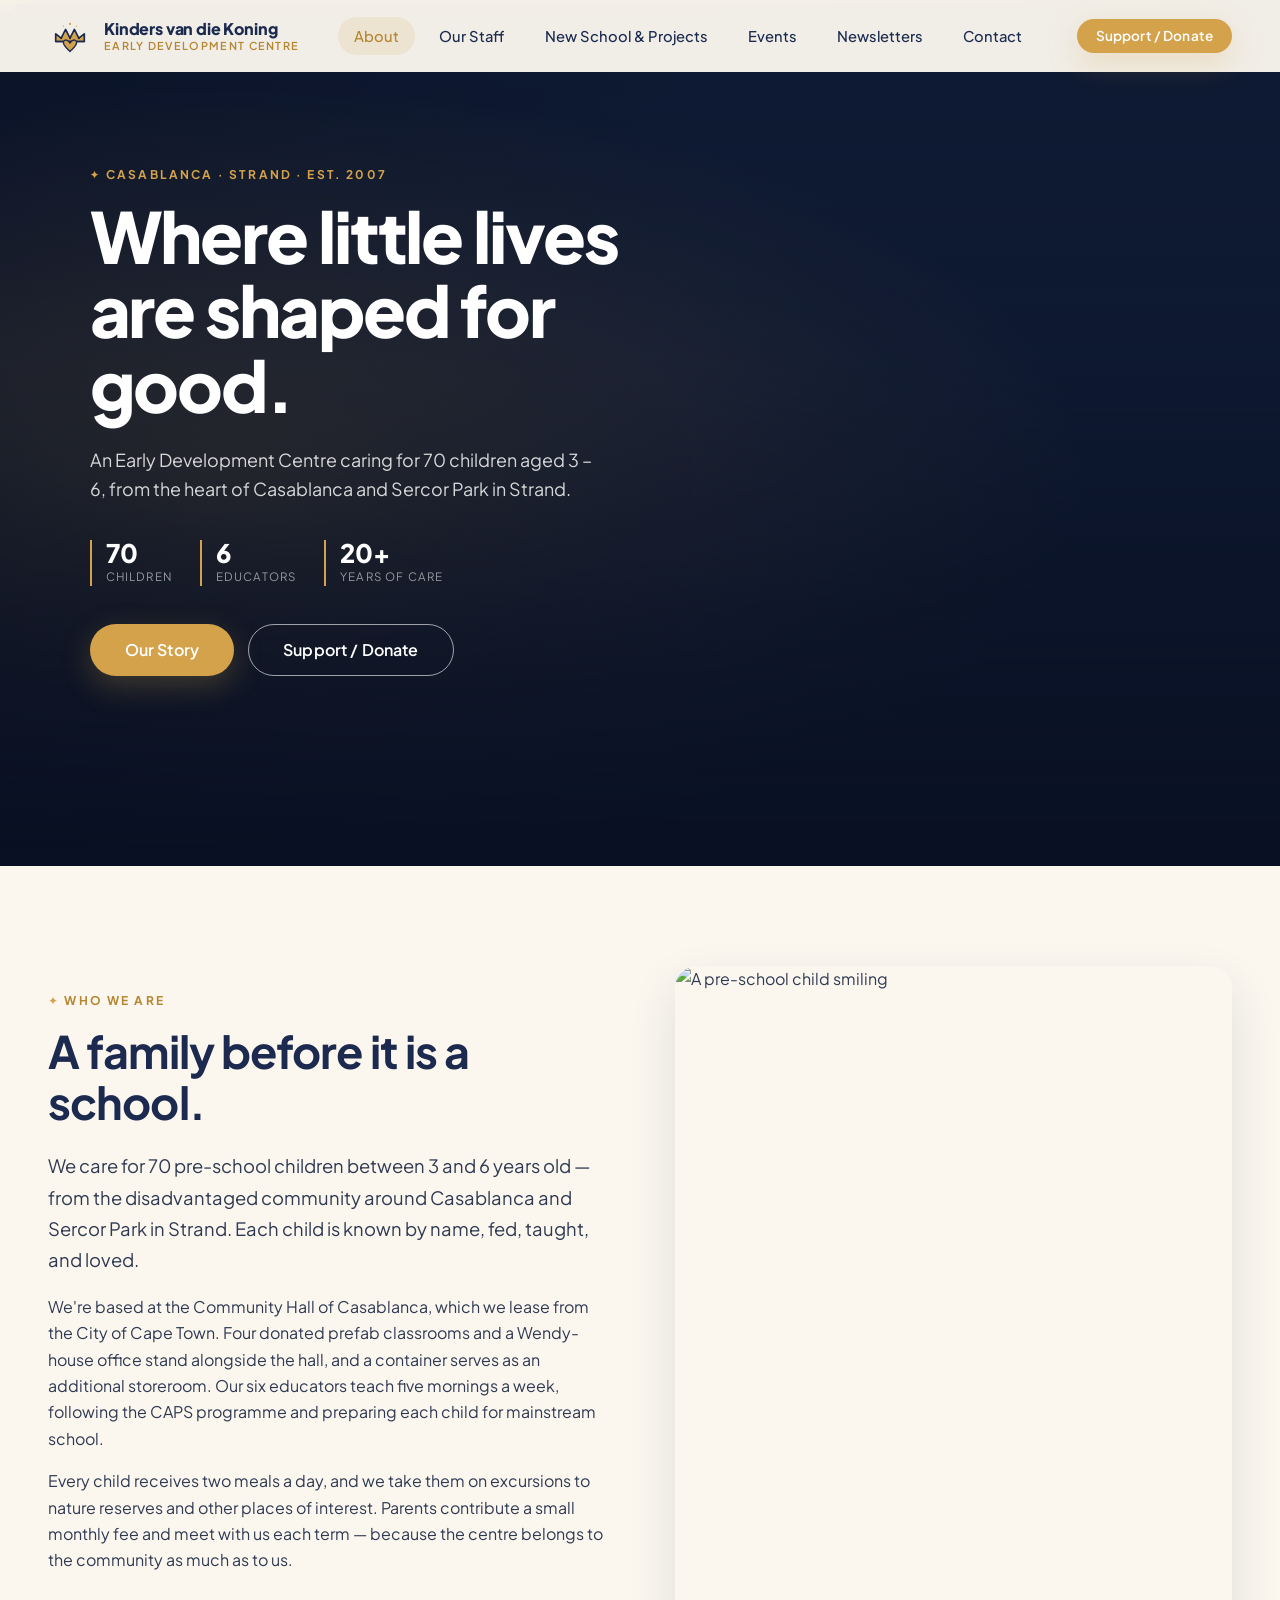
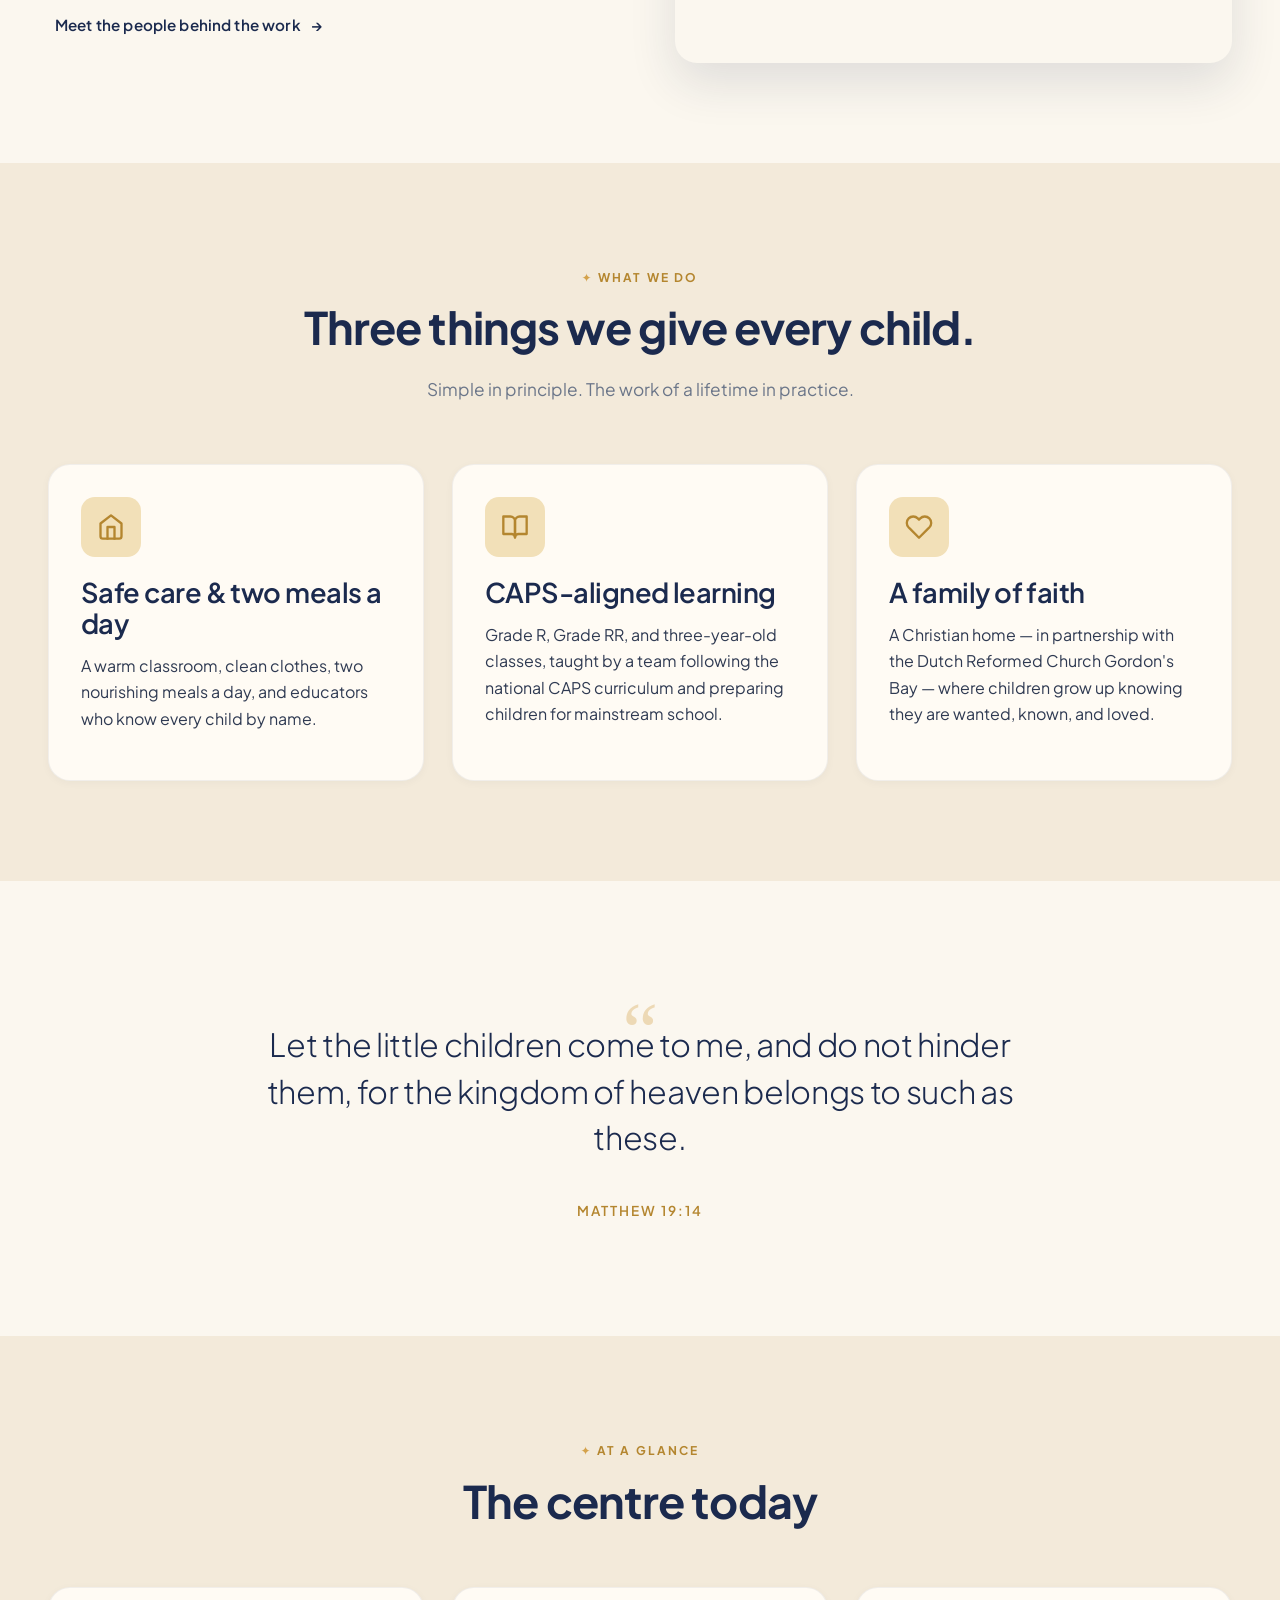
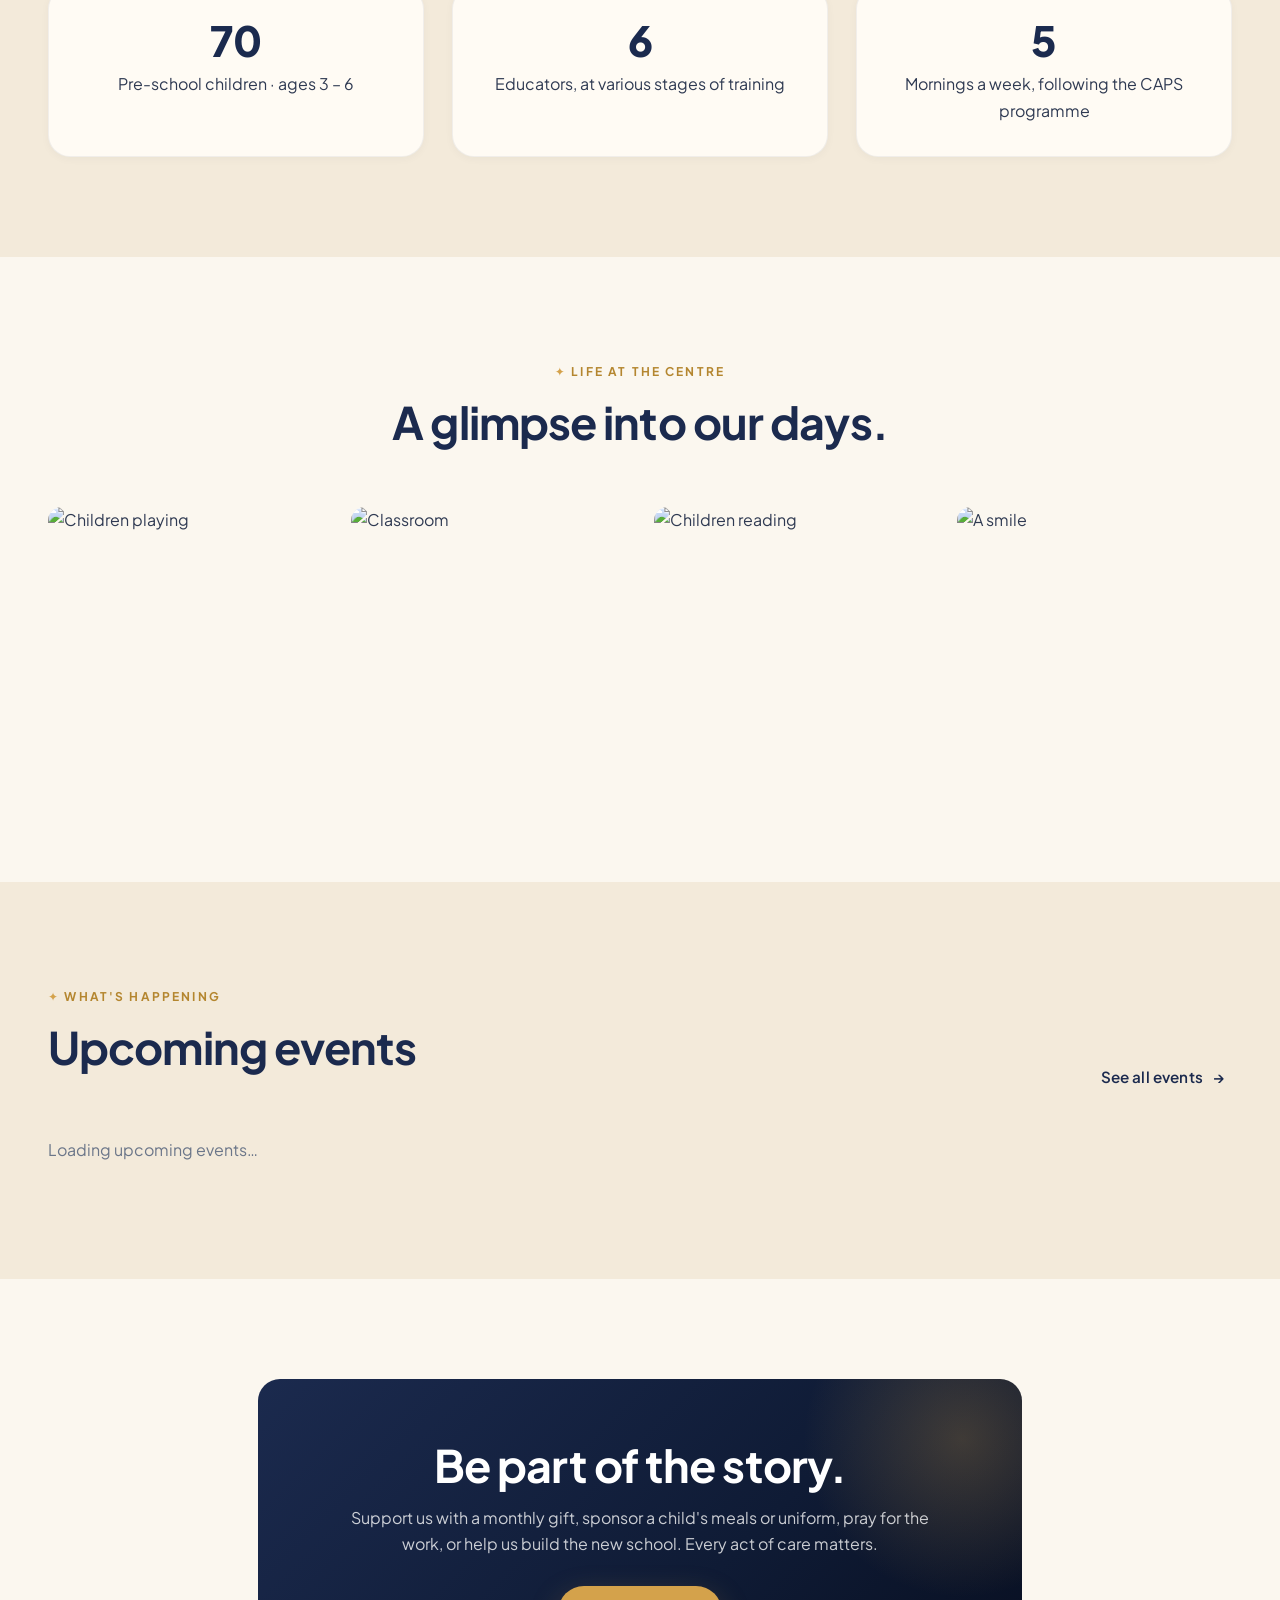
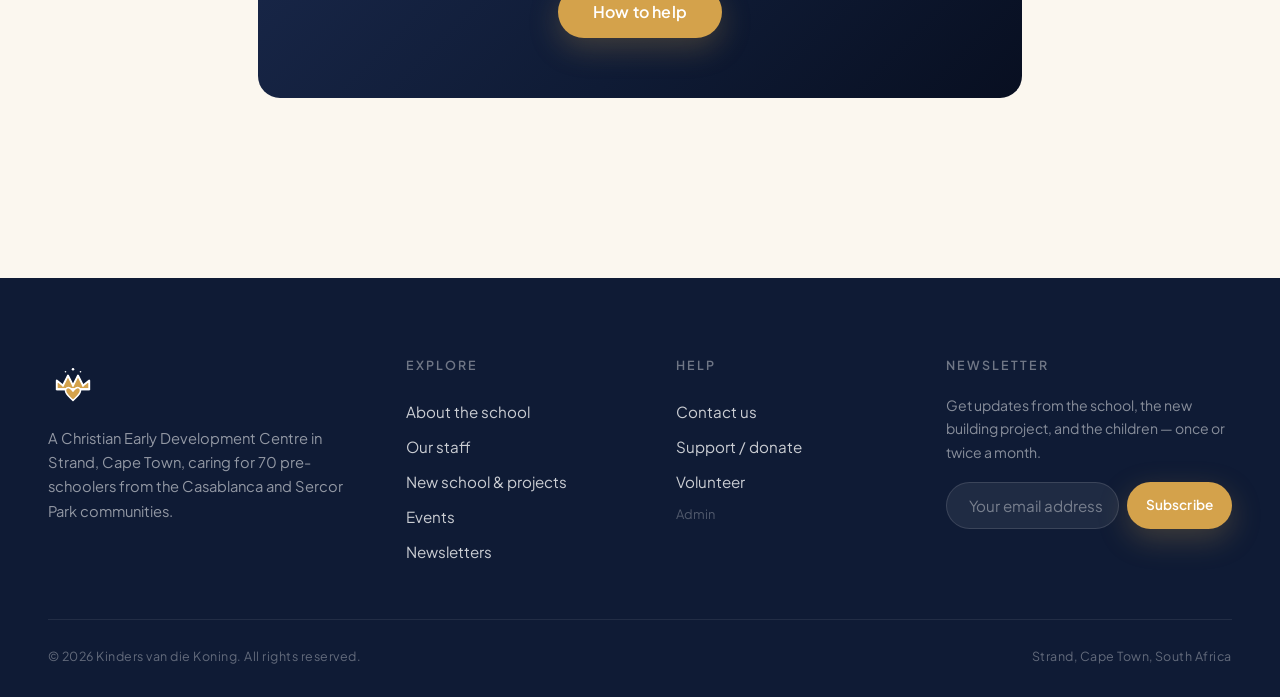
==== index.html @ d70bfcd9 "Initial website upload" ====
<!DOCTYPE html>
<html lang="en">
<head>
  <meta charset="utf-8">
  <meta name="viewport" content="width=device-width, initial-scale=1">
  <title>Kinders van die Koning — Early Development Centre, Strand</title>
  <meta name="description" content="Kinders van die Koning is a Christian Early Development Centre in Casablanca, Strand — caring for 70 pre-school children between the ages of 3 and 6 from the surrounding community.">

  <link rel="icon" type="image/svg+xml" href="/assets/images/logo.svg">
  <link rel="preconnect" href="https://fonts.googleapis.com">
  <link rel="preconnect" href="https://fonts.gstatic.com" crossorigin>
  <link href="https://fonts.googleapis.com/css2?family=Plus+Jakarta+Sans:wght@300;400;500;600;700;800&display=swap" rel="stylesheet">
  <link rel="stylesheet" href="/css/theme.css">

  <script src="https://unpkg.com/@supabase/supabase-js@2"></script>
</head>
<body data-page="home">
  <div id="kftk-navbar"></div>

  <!-- ── HERO ─────────────────────────────────────────────── -->
  <section class="hero" style="align-items:flex-end; justify-content:flex-start; min-height:96vh;">
    <img class="hero-img"
         id="hero-image"
         src="https://images.unsplash.com/photo-1503454537195-1dcabb73ffb9?auto=format&fit=crop&w=1800&q=80"
         alt="Pre-school children learning together"
         style="object-position: center 35%;">
    <div class="hero-overlay"></div>

    <!-- Decorative accent strip at top -->
    <div style="position:absolute; top:0; left:0; right:0; height:4px; background:linear-gradient(90deg, var(--gold) 0%, var(--gold-dark) 50%, transparent 100%); z-index:4; opacity:.85;"></div>

    <div class="hero-inner reveal" style="text-align:left; max-width:760px; padding-bottom:90px; padding-left:clamp(28px, 7vw, 100px);">
      <span class="eyebrow" style="color:var(--gold);">Casablanca · Strand · Est. 2007</span>
      <h1 style="font-size:clamp(2.5rem, 5.5vw, 4.6rem); line-height:1.06; margin-bottom:22px;">Where little lives<br>are shaped for good.</h1>
      <p class="lead" style="max-width:520px; margin:0 0 36px; color:rgba(255,255,255,.82); font-size:1.12rem; line-height:1.65;">
        An Early Development Centre caring for 70 children aged 3 – 6, from the heart of Casablanca and Sercor Park in Strand.
      </p>

      <!-- Stats strip -->
      <div style="display:flex; gap:28px; margin-bottom:38px; flex-wrap:wrap;">
        <div style="border-left:2px solid var(--gold); padding-left:14px;">
          <div style="font-size:1.6rem; font-weight:800; color:#fff; line-height:1;">70</div>
          <div style="font-size:.72rem; color:rgba(255,255,255,.55); text-transform:uppercase; letter-spacing:.1em; margin-top:2px;">Children</div>
        </div>
        <div style="border-left:2px solid var(--gold); padding-left:14px;">
          <div style="font-size:1.6rem; font-weight:800; color:#fff; line-height:1;">6</div>
          <div style="font-size:.72rem; color:rgba(255,255,255,.55); text-transform:uppercase; letter-spacing:.1em; margin-top:2px;">Educators</div>
        </div>
        <div style="border-left:2px solid var(--gold); padding-left:14px;">
          <div style="font-size:1.6rem; font-weight:800; color:#fff; line-height:1;">20+</div>
          <div style="font-size:.72rem; color:rgba(255,255,255,.55); text-transform:uppercase; letter-spacing:.1em; margin-top:2px;">Years of care</div>
        </div>
      </div>

      <div class="hero-cta" style="justify-content:flex-start;">
        <a href="#about" class="btn btn-primary btn-lg">Our Story</a>
        <a href="/contact.html#donate" class="btn btn-outline-light btn-lg">Support / Donate</a>
      </div>
    </div>
  </section>

  <!-- ── ABOUT / OUR STORY ────────────────────────────────── -->
  <section id="about">
    <div class="container">
      <div class="grid grid-2" style="gap:70px; align-items:center;">
        <div class="reveal">
          <span class="eyebrow">Who we are</span>
          <h2>A family before it is a school.</h2>
          <div id="about-body">
            <p class="lead">We care for 70 pre-school children between 3 and 6 years old — from the disadvantaged community around Casablanca and Sercor Park in Strand. Each child is known by name, fed, taught, and loved.</p>
            <p>We're based at the Community Hall of Casablanca, which we lease from the City of Cape Town. Four donated prefab classrooms and a Wendy-house office stand alongside the hall, and a container serves as an additional storeroom. Our six educators teach five mornings a week, following the CAPS programme and preparing each child for mainstream school.</p>
            <p>Every child receives two meals a day, and we take them on excursions to nature reserves and other places of interest. Parents contribute a small monthly fee and meet with us each term — because the centre belongs to the community as much as to us.</p>
          </div>
          <a href="/staff.html" class="btn btn-ghost mt-2">Meet the people behind the work <span class="arrow">→</span></a>
        </div>
        <div class="reveal">
          <img id="about-image"
               src="https://images.unsplash.com/photo-1581726707445-75cbe4efc586?auto=format&fit=crop&w=1200&q=80"
               alt="A pre-school child smiling"
               style="border-radius:var(--radius-lg); box-shadow:var(--shadow-lg); aspect-ratio:4/5; object-fit:cover;">
        </div>
      </div>
    </div>
  </section>

  <!-- ── THREE PILLARS ────────────────────────────────────── -->
  <section class="alt">
    <div class="container">
      <div class="section-head reveal">
        <span class="eyebrow">What we do</span>
        <h2>Three things we give every child.</h2>
        <p>Simple in principle. The work of a lifetime in practice.</p>
      </div>
      <div class="grid grid-3">
        <div class="card reveal">
          <div style="width:60px; height:60px; border-radius:var(--radius); background:var(--gold-soft); color:var(--gold-dark); display:flex; align-items:center; justify-content:center; margin-bottom:20px;">
            <svg width="28" height="28" viewBox="0 0 24 24" fill="none" stroke="currentColor" stroke-width="2" stroke-linecap="round" stroke-linejoin="round"><path d="M3 9l9-7 9 7v11a2 2 0 0 1-2 2H5a2 2 0 0 1-2-2z"/><polyline points="9 22 9 12 15 12 15 22"/></svg>
          </div>
          <h3>Safe care &amp; two meals a day</h3>
          <p>A warm classroom, clean clothes, two nourishing meals a day, and educators who know every child by name.</p>
        </div>
        <div class="card reveal">
          <div style="width:60px; height:60px; border-radius:var(--radius); background:var(--gold-soft); color:var(--gold-dark); display:flex; align-items:center; justify-content:center; margin-bottom:20px;">
            <svg width="28" height="28" viewBox="0 0 24 24" fill="none" stroke="currentColor" stroke-width="2" stroke-linecap="round" stroke-linejoin="round"><path d="M2 3h6a4 4 0 0 1 4 4v14a3 3 0 0 0-3-3H2z"/><path d="M22 3h-6a4 4 0 0 0-4 4v14a3 3 0 0 1 3-3h7z"/></svg>
          </div>
          <h3>CAPS-aligned learning</h3>
          <p>Grade R, Grade RR, and three-year-old classes, taught by a team following the national CAPS curriculum and preparing children for mainstream school.</p>
        </div>
        <div class="card reveal">
          <div style="width:60px; height:60px; border-radius:var(--radius); background:var(--gold-soft); color:var(--gold-dark); display:flex; align-items:center; justify-content:center; margin-bottom:20px;">
            <svg width="28" height="28" viewBox="0 0 24 24" fill="none" stroke="currentColor" stroke-width="2" stroke-linecap="round" stroke-linejoin="round"><path d="M20.84 4.61a5.5 5.5 0 0 0-7.78 0L12 5.67l-1.06-1.06a5.5 5.5 0 0 0-7.78 7.78l1.06 1.06L12 21.23l7.78-7.78 1.06-1.06a5.5 5.5 0 0 0 0-7.78z"/></svg>
          </div>
          <h3>A family of faith</h3>
          <p>A Christian home — in partnership with the Dutch Reformed Church Gordon's Bay — where children grow up knowing they are wanted, known, and loved.</p>
        </div>
      </div>
    </div>
  </section>

  <!-- ── QUOTE ────────────────────────────────────────────── -->
  <section>
    <div class="container">
      <blockquote class="quote-block reveal">
        Let the little children come to me, and do not hinder them, for the kingdom of heaven belongs to such as these.
      </blockquote>
      <p class="quote-attr">Matthew 19:14</p>
    </div>
  </section>

  <!-- ── CURRENT NUMBERS ─────────────────────────────────── -->
  <section class="alt">
    <div class="container">
      <div class="section-head reveal">
        <span class="eyebrow">At a glance</span>
        <h2>The centre today</h2>
      </div>
      <div class="grid grid-3">
        <div class="card reveal" style="text-align:center;">
          <div style="font-size:2.6rem; font-weight:800; color:var(--navy); line-height:1;">70</div>
          <p class="mb-0" style="margin-top:10px;">Pre-school children · ages 3 – 6</p>
        </div>
        <div class="card reveal" style="text-align:center;">
          <div style="font-size:2.6rem; font-weight:800; color:var(--navy); line-height:1;">6</div>
          <p class="mb-0" style="margin-top:10px;">Educators, at various stages of training</p>
        </div>
        <div class="card reveal" style="text-align:center;">
          <div style="font-size:2.6rem; font-weight:800; color:var(--navy); line-height:1;">5</div>
          <p class="mb-0" style="margin-top:10px;">Mornings a week, following the CAPS programme</p>
        </div>
      </div>
    </div>
  </section>

  <!-- ── COVER GALLERY ────────────────────────────────────── -->
  <section>
    <div class="container">
      <div class="section-head reveal">
        <span class="eyebrow">Life at the centre</span>
        <h2>A glimpse into our days.</h2>
      </div>
      <div class="grid grid-auto-260" id="cover-gallery">
        <img src="https://images.unsplash.com/photo-1587654780291-39c9404d746b?auto=format&fit=crop&w=700&q=80" alt="Children playing" style="border-radius:var(--radius); aspect-ratio:1/1; object-fit:cover;">
        <img src="https://images.unsplash.com/photo-1588072432836-e10032774350?auto=format&fit=crop&w=700&q=80" alt="Classroom" style="border-radius:var(--radius); aspect-ratio:1/1; object-fit:cover;">
        <img src="https://images.unsplash.com/photo-1503676260728-1c00da094a0b?auto=format&fit=crop&w=700&q=80" alt="Children reading" style="border-radius:var(--radius); aspect-ratio:1/1; object-fit:cover;">
        <img src="https://images.unsplash.com/photo-1544717305-2782549b5136?auto=format&fit=crop&w=700&q=80" alt="A smile" style="border-radius:var(--radius); aspect-ratio:1/1; object-fit:cover;">
      </div>
    </div>
  </section>

  <!-- ── LATEST EVENTS PREVIEW ────────────────────────────── -->
  <section class="alt">
    <div class="container">
      <div class="section-head-row reveal">
        <div>
          <span class="eyebrow">What's happening</span>
          <h2>Upcoming events</h2>
        </div>
        <a href="/events.html" class="btn btn-ghost">See all events <span class="arrow">→</span></a>
      </div>
      <div id="home-events-list">
        <p class="text-muted">Loading upcoming events…</p>
      </div>
    </div>
  </section>

  <!-- ── CTA / DONATE ─────────────────────────────────────── -->
  <section>
    <div class="container-narrow">
      <div class="cta-block reveal">
        <h2>Be part of the story.</h2>
        <p>Support us with a monthly gift, sponsor a child's meals or uniform, pray for the work, or help us build the new school. Every act of care matters.</p>
        <a href="/contact.html#donate" class="btn btn-primary btn-lg">How to help</a>
      </div>
    </div>
  </section>

  <div id="kftk-footer"></div>

  <!-- ── Scripts ──────────────────────────────────────────── -->
  <script src="/js/config.js"></script>
  <script src="/js/supabase.js"></script>
  <script src="/js/contentful.js"></script>
  <script src="/js/loaders.js"></script>

  <!-- Home-page specific: load hero image from Contentful + latest events -->
  <script>
    (async function () {
      const cf = window.KFTK_cf;
      if (!cf) return;

      // 1. Site Images (single entry holding all hero/cover images)
      try {
        const res = await cf.getEntries("siteImages", { limit: 1 });
        const entry = res.items?.[0];
        if (entry) {
          const f = entry.fields || {};
          const heroUrl  = cf.pickImage(f.homeHeroUrl,  f.homeHero,  res.includes);
          const aboutUrl = cf.pickImage(f.homeAboutUrl, f.homeAbout, res.includes);
          if (heroUrl)  document.getElementById("hero-image").src  = heroUrl;
          if (aboutUrl) document.getElementById("about-image").src = aboutUrl;

          const urls = Array.isArray(f.homeGalleryUrls) ? f.homeGalleryUrls.filter(Boolean) : [];
          const galleryAssets = Array.isArray(f.homeGallery) ? f.homeGallery : [];
          const final = urls.length ? urls : galleryAssets.map(a => cf.assetUrl(a, res.includes)).filter(Boolean);
          if (final.length) {
            const el = document.getElementById("cover-gallery");
            el.innerHTML = final.map(u =>
              `<img src="${u}" alt="" style="border-radius:var(--radius); aspect-ratio:1/1; object-fit:cover;">`
            ).join("");
          }
        }
      } catch (e) { console.warn("Site images load failed", e); }

      // 2. About body override (optional Contentful entry)
      try {
        const res = await cf.getEntries("siteCopy", { "fields.slug": "home-about", limit: 1 });
        const entry = res.items?.[0];
        if (entry?.fields?.body) {
          document.getElementById("about-body").innerHTML = cf.paraHtml(entry.fields.body);
        }
      } catch (e) { /* silent */ }

      // 3. Upcoming events preview (next 3)
      try {
        const res = await cf.getEntries("event", { order: "-fields.startDate", limit: 50 });
        const all = Array.isArray(res?.items) ? res.items : [];
        const now = Date.now();
        const upcoming = all
          .map(x => ({ x, t: new Date(x.fields?.startDate || 0).getTime() || 0 }))
          .filter(i => i.t >= now)
          .sort((a, b) => a.t - b.t)
          .slice(0, 3)
          .map(i => i.x);

        const el = document.getElementById("home-events-list");
        if (!upcoming.length) {
          el.innerHTML = `<p class="text-muted">No upcoming events right now — check back soon.</p>`;
          return;
        }
        el.innerHTML = upcoming.map(item => {
          const f = item.fields || {};
          const b = cf.fmtDateBadge(f.startDate);
          return `
            <a href="/events.html#${encodeURIComponent(f.slug || item.sys.id)}" class="event-card">
              <div class="event-date-badge">
                <span class="day">${b.day || "—"}</span>
                <span class="month">${b.month || ""}</span>
              </div>
              <div class="event-body">
                <h3>${cf.escapeHtml(f.title || "(Untitled event)")}</h3>
                <div class="meta">
                  <span>🕐 ${cf.escapeHtml(f.time || "All day")}</span>
                  <span>📍 ${cf.escapeHtml(f.location || "The centre")}</span>
                </div>
                <p>${cf.escapeHtml((f.summary || "").slice(0, 140))}${(f.summary || "").length > 140 ? "…" : ""}</p>
              </div>
            </a>`;
        }).join("");
      } catch (e) {
        console.warn("Events load failed", e);
      }
    })();
  </script>
</body>
</html>
---- css/theme.css ----
/* ==============================================================
   KINDERS VAN DIE KONING — Design System
   Warm & Hopeful · Plus Jakarta Sans · Ivory / Gold / Navy
   ============================================================== */

:root {
  /* Fonts */
  --font-main: 'Plus Jakarta Sans', system-ui, -apple-system, sans-serif;
  --font-display: 'Plus Jakarta Sans', system-ui, -apple-system, sans-serif;

  /* Palette */
  --bg-cream:       #FBF7EF;   /* page */
  --bg-ivory:       #FFFBF4;   /* cards */
  --bg-warm:        #F3EADA;   /* alt section */

  --gold:           #D4A24B;
  --gold-dark:      #B4862F;
  --gold-soft:      #F2E0B8;

  --navy:           #1B2A4E;
  --navy-dark:      #0F1B35;
  --navy-deep:      #080F21;

  --text-main:      #2F3A52;
  --text-muted:     #6B7689;
  --line:           rgba(27, 42, 78, 0.10);
  --line-soft:      rgba(27, 42, 78, 0.06);

  --shadow-sm:      0 2px 8px rgba(27, 42, 78, 0.04);
  --shadow-md:      0 8px 24px rgba(27, 42, 78, 0.08);
  --shadow-lg:      0 20px 48px rgba(27, 42, 78, 0.12);
  --shadow-gold:    0 10px 30px rgba(212, 162, 75, 0.25);

  --radius-sm:      8px;
  --radius:         14px;
  --radius-lg:      22px;
  --radius-pill:    999px;

  --section-pad:    100px 0;
}

/* ==============================================================
   RESET & BASE
   ============================================================== */
*, *::before, *::after { box-sizing: border-box; }

html { scroll-behavior: smooth; -webkit-text-size-adjust: 100%; }

body {
  margin: 0;
  font-family: var(--font-main);
  font-weight: 400;
  font-size: 16px;
  line-height: 1.65;
  color: var(--text-main);
  background: var(--bg-cream);
  -webkit-font-smoothing: antialiased;
  -moz-osx-font-smoothing: grayscale;
  overflow-x: hidden;
  min-height: 100vh;
  display: flex;
  flex-direction: column;
}

main, #page { flex: 1 0 auto; }

img { max-width: 100%; height: auto; display: block; }

a { color: var(--navy); text-decoration: none; transition: color .2s ease; }
a:hover { color: var(--gold-dark); }

/* ==============================================================
   TYPOGRAPHY
   ============================================================== */
h1, h2, h3, h4, h5, h6 {
  font-family: var(--font-display);
  color: var(--navy);
  margin: 0 0 .5em;
  line-height: 1.15;
  letter-spacing: -0.02em;
  font-weight: 700;
}

h1 { font-size: clamp(2.4rem, 5vw, 4.2rem); font-weight: 800; letter-spacing: -0.03em; }
h2 { font-size: clamp(1.9rem, 3.5vw, 2.8rem); font-weight: 700; }
h3 { font-size: clamp(1.35rem, 2.4vw, 1.7rem); font-weight: 600; }
h4 { font-size: 1.15rem; font-weight: 600; }
h5 { font-size: 1rem; font-weight: 600; }
h6 { font-size: .82rem; font-weight: 600; text-transform: uppercase; letter-spacing: .12em; color: var(--gold-dark); }

p { margin: 0 0 1em; }
.lead { font-size: 1.15rem; line-height: 1.7; color: var(--text-main); }

.eyebrow {
  display: inline-block;
  font-size: .75rem;
  font-weight: 700;
  letter-spacing: .18em;
  text-transform: uppercase;
  color: var(--gold-dark);
  margin-bottom: 14px;
}

.eyebrow::before { content: "✦ "; color: var(--gold); }

.display-serif {
  font-family: var(--font-display);
  font-weight: 300;
  letter-spacing: -0.03em;
}

/* ==============================================================
   LAYOUT
   ============================================================== */
.container {
  width: 100%;
  max-width: 1240px;
  margin: 0 auto;
  padding: 0 28px;
}
.container-narrow { max-width: 820px; margin: 0 auto; padding: 0 28px; }

section { padding: var(--section-pad); position: relative; }
section.alt { background: var(--bg-warm); }
section.dark { background: var(--navy-dark); color: #E8ECF5; }
section.dark h1, section.dark h2, section.dark h3, section.dark h4 { color: #fff; }

.grid { display: grid; gap: 28px; }
.grid-2 { grid-template-columns: repeat(2, 1fr); }
.grid-3 { grid-template-columns: repeat(3, 1fr); }
.grid-4 { grid-template-columns: repeat(4, 1fr); }
.grid-auto-320 { grid-template-columns: repeat(auto-fill, minmax(320px, 1fr)); }
.grid-auto-260 { grid-template-columns: repeat(auto-fill, minmax(260px, 1fr)); }

@media (max-width: 900px) {
  .grid-2, .grid-3, .grid-4 { grid-template-columns: 1fr; }
}

/* ==============================================================
   BUTTONS
   ============================================================== */
.btn {
  display: inline-flex;
  align-items: center;
  justify-content: center;
  gap: 10px;
  font-family: var(--font-main);
  font-size: .95rem;
  font-weight: 600;
  letter-spacing: .01em;
  padding: 14px 28px;
  border-radius: var(--radius-pill);
  border: 1.5px solid transparent;
  cursor: pointer;
  transition: all .25s cubic-bezier(.4,0,.2,1);
  text-decoration: none;
  line-height: 1;
  white-space: nowrap;
}

.btn-primary { background: var(--gold); color: #fff; box-shadow: var(--shadow-gold); }
.btn-primary:hover { background: var(--gold-dark); transform: translateY(-2px); box-shadow: 0 14px 38px rgba(180, 134, 47, 0.3); color: #fff; }

.btn-navy { background: var(--navy); color: #fff; }
.btn-navy:hover { background: var(--navy-dark); transform: translateY(-2px); color: #fff; }

.btn-outline { background: transparent; color: var(--navy); border-color: var(--navy); }
.btn-outline:hover { background: var(--navy); color: #fff; }

.btn-outline-light { background: transparent; color: #fff; border-color: rgba(255,255,255,.6); }
.btn-outline-light:hover { background: #fff; color: var(--navy); border-color: #fff; }

.btn-ghost { background: transparent; color: var(--navy); padding: 10px 6px; }
.btn-ghost:hover { color: var(--gold-dark); }
.btn-ghost .arrow { transition: transform .25s ease; }
.btn-ghost:hover .arrow { transform: translateX(6px); }

.btn-sm { padding: 9px 18px; font-size: .85rem; }
.btn-lg { padding: 17px 34px; font-size: 1rem; }
.btn-block { width: 100%; }

/* ==============================================================
   CARDS
   ============================================================== */
.card {
  background: var(--bg-ivory);
  border-radius: var(--radius-lg);
  padding: 32px;
  box-shadow: var(--shadow-sm);
  border: 1px solid var(--line-soft);
  transition: transform .3s ease, box-shadow .3s ease;
}
.card:hover { transform: translateY(-4px); box-shadow: var(--shadow-md); }

.card-compact { padding: 22px; }
.card-clean { background: #fff; }

/* Feature card with image at top */
.card-media {
  background: var(--bg-ivory);
  border-radius: var(--radius-lg);
  overflow: hidden;
  box-shadow: var(--shadow-sm);
  border: 1px solid var(--line-soft);
  transition: transform .3s ease, box-shadow .3s ease;
  display: flex;
  flex-direction: column;
}
.card-media:hover { transform: translateY(-6px); box-shadow: var(--shadow-md); }
.card-media-img {
  aspect-ratio: 4 / 3;
  background: var(--bg-warm);
  overflow: hidden;
}
.card-media-img img {
  width: 100%;
  height: 100%;
  object-fit: cover;
  transition: transform .6s ease;
}
.card-media:hover .card-media-img img { transform: scale(1.05); }
.card-media-body { padding: 26px 28px 30px; flex: 1; display: flex; flex-direction: column; }
.card-media-body h3 { margin-bottom: 10px; }
.card-media-body p { color: var(--text-muted); margin-bottom: 18px; }
.card-date {
  font-size: .75rem;
  font-weight: 700;
  letter-spacing: .15em;
  text-transform: uppercase;
  color: var(--gold-dark);
  margin-bottom: 10px;
}

/* ==============================================================
   FORMS
   ============================================================== */
.field { margin-bottom: 18px; }
.field label {
  display: block;
  font-size: .8rem;
  font-weight: 600;
  color: var(--navy);
  margin-bottom: 8px;
  letter-spacing: .03em;
  text-transform: uppercase;
}

.input, .textarea, .select {
  width: 100%;
  font-family: var(--font-main);
  font-size: .95rem;
  color: var(--navy-dark);
  background: #fff;
  border: 1.5px solid var(--line);
  border-radius: var(--radius-sm);
  padding: 13px 16px;
  transition: border-color .2s ease, box-shadow .2s ease;
}
.input:focus, .textarea:focus, .select:focus {
  outline: none;
  border-color: var(--gold);
  box-shadow: 0 0 0 3px rgba(212, 162, 75, 0.15);
}
.textarea { min-height: 140px; resize: vertical; }

/* Inline subscribe (footer, hero) */
.subscribe-row {
  display: flex;
  gap: 8px;
  max-width: 460px;
}
.subscribe-row .input { flex: 1; border-radius: var(--radius-pill); padding-left: 22px; }
.subscribe-row .btn { flex-shrink: 0; }

/* Minimal underline form */
.form-clean .input {
  background: transparent;
  border: none;
  border-bottom: 1.5px solid var(--line);
  border-radius: 0;
  padding: 14px 0;
  font-size: 1rem;
}
.form-clean .input:focus {
  border-bottom-color: var(--gold);
  box-shadow: none;
}

/* ==============================================================
   NAVBAR
   ============================================================== */
.site-nav {
  position: fixed;
  top: 0; left: 0; right: 0;
  z-index: 1000;
  padding: 14px 0;
  background: rgba(251, 247, 239, .96);
  backdrop-filter: saturate(180%) blur(14px);
  -webkit-backdrop-filter: saturate(180%) blur(14px);
  box-shadow: 0 1px 0 var(--line-soft);
  transition: padding .25s ease, box-shadow .25s ease;
}
.site-nav.scrolled {
  padding: 8px 0;
  box-shadow: 0 2px 14px rgba(27, 42, 78, .08);
}

.nav-inner {
  display: flex;
  align-items: center;
  justify-content: space-between;
  max-width: 1240px;
  margin: 0 auto;
  padding: 0 28px;
}

.nav-logo { display: flex; align-items: center; gap: 12px; text-decoration: none; }
.nav-logo img, .nav-logo svg { height: 44px; width: auto; display: block; }
.nav-logo-word {
  font-family: var(--font-display);
  font-weight: 800;
  font-size: 1rem;
  letter-spacing: -.01em;
  color: var(--navy);
  line-height: 1.15;
}
.nav-logo-word span { display: block; font-size: .68rem; font-weight: 600; color: var(--gold-dark); letter-spacing: .12em; text-transform: uppercase; margin-top: 2px; }
@media (max-width: 520px) {
  .nav-logo img, .nav-logo svg { height: 38px; }
  .nav-logo-word { font-size: .88rem; }
  .nav-logo-word span { font-size: .6rem; }
}

.nav-links {
  display: flex;
  gap: 8px;
  list-style: none;
  margin: 0;
  padding: 0;
}
.nav-links a {
  font-size: .92rem;
  font-weight: 500;
  color: var(--navy);
  padding: 10px 16px;
  border-radius: var(--radius-pill);
  transition: background .2s ease, color .2s ease;
}
.nav-links a:hover, .nav-links a.active { background: rgba(212, 162, 75, .14); color: var(--gold-dark); }

.nav-cta { display: flex; gap: 12px; align-items: center; }

.nav-toggle {
  display: none;
  background: none;
  border: none;
  padding: 8px;
  cursor: pointer;
  color: var(--navy);
}
.nav-toggle svg { width: 26px; height: 26px; }

/* Mobile panel: hidden entirely on desktop */
.nav-mobile-panel, .nav-backdrop { display: none; }

@media (max-width: 980px) {
  .nav-links, .nav-cta .btn { display: none; }
  .nav-toggle { display: block; }

  .nav-mobile-panel {
    display: block;
    position: fixed;
    top: 0; right: -100%;
    width: 86%;
    max-width: 360px;
    height: 100vh;
    background: var(--bg-ivory);
    z-index: 1100;
    padding: 80px 30px 30px;
    transition: right .35s cubic-bezier(.4,0,.2,1);
    box-shadow: -20px 0 60px rgba(0,0,0,.15);
    overflow-y: auto;
  }
  .nav-mobile-panel.open { right: 0; }
  .nav-mobile-panel .nav-links {
    display: flex;
    flex-direction: column;
    gap: 4px;
    margin-bottom: 16px;
  }
  .nav-mobile-panel .nav-links a { font-size: 1.15rem; padding: 14px 18px; display: block; color: var(--navy); }
  .nav-mobile-panel .btn { margin-top: 10px; width: 100%; display: block; }
  .nav-mobile-close {
    position: absolute; top: 22px; right: 22px;
    background: none; border: none; cursor: pointer;
    color: var(--navy); padding: 8px;
  }
  .nav-backdrop {
    display: block;
    position: fixed; inset: 0;
    background: rgba(15, 27, 53, .45);
    z-index: 1050; opacity: 0; visibility: hidden;
    transition: opacity .3s ease, visibility .3s ease;
  }
  .nav-backdrop.open { opacity: 1; visibility: visible; }
}

/* ==============================================================
   HERO
   ============================================================== */
.hero {
  position: relative;
  min-height: 92vh;
  display: flex;
  align-items: center;
  justify-content: center;
  overflow: hidden;
  padding-top: 100px;
  background: var(--navy-dark);
}
.hero-img, .hero-video {
  position: absolute; inset: 0;
  width: 100%; height: 100%;
  object-fit: cover;
  z-index: 1;
}
.hero-overlay {
  position: absolute; inset: 0;
  background:
    linear-gradient(to top, rgba(8,15,33,.92) 0%, rgba(8,15,33,.62) 30%, rgba(8,15,33,.22) 58%, rgba(8,15,33,.08) 100%),
    radial-gradient(ellipse at 18% 55%, rgba(212,162,75,.20) 0%, transparent 58%),
    linear-gradient(to right, rgba(8,15,33,.55) 0%, transparent 55%);
  z-index: 2;
}
.hero-inner {
  position: relative;
  z-index: 3;
  text-align: center;
  padding: 60px 28px;
  max-width: 860px;
}
.hero-inner .eyebrow { color: var(--gold-soft); }
.hero-inner h1 { color: #fff; margin-bottom: 20px; }
.hero-inner .lead { color: rgba(255,255,255,.88); font-size: 1.2rem; max-width: 620px; margin: 0 auto 38px; }

.hero-cta { display: flex; gap: 14px; justify-content: center; flex-wrap: wrap; }

.hero-short {
  min-height: 55vh;
  padding-top: 140px;
  padding-bottom: 60px;
}
.hero-short .hero-inner .lead { margin-bottom: 10px; }

/* ==============================================================
   SECTION HEADERS
   ============================================================== */
.section-head {
  text-align: center;
  max-width: 720px;
  margin: 0 auto 60px;
}
.section-head p { color: var(--text-muted); font-size: 1.08rem; }

.section-head-row {
  display: flex;
  justify-content: space-between;
  align-items: flex-end;
  flex-wrap: wrap;
  gap: 18px;
  margin-bottom: 42px;
}

/* ==============================================================
   FOOTER
   ============================================================== */
.site-footer {
  background: var(--navy-dark);
  color: rgba(255,255,255,.7);
  padding: 80px 0 30px;
  margin-top: 80px;
}
.site-footer h6 {
  color: rgba(255,255,255,.4);
  font-size: .78rem;
  letter-spacing: .16em;
  margin-bottom: 22px;
}
.site-footer a {
  color: rgba(255,255,255,.78);
  display: block;
  padding: 5px 0;
  font-size: .95rem;
  transition: color .2s ease, transform .2s ease;
}
.site-footer a:hover { color: var(--gold); transform: translateX(4px); }

.footer-grid {
  display: grid;
  grid-template-columns: 1.4fr 1fr 1fr 1.3fr;
  gap: 50px;
  margin-bottom: 50px;
}
@media (max-width: 820px) {
  .footer-grid { grid-template-columns: 1fr 1fr; gap: 38px; }
  .footer-brand { grid-column: 1 / -1; }
}

.footer-brand .footer-logo {
  height: 50px;
  width: auto;
  margin-bottom: 18px;
}
.footer-brand p { color: rgba(255,255,255,.55); max-width: 320px; font-size: .92rem; }

.footer-subscribe input {
  background: rgba(255,255,255,.07);
  border: 1px solid rgba(255,255,255,.12);
  color: #fff;
}
.footer-subscribe input::placeholder { color: rgba(255,255,255,.4); }
.footer-subscribe input:focus { border-color: var(--gold); background: rgba(255,255,255,.1); }

.footer-bottom {
  border-top: 1px solid rgba(255,255,255,.08);
  padding-top: 26px;
  display: flex;
  justify-content: space-between;
  flex-wrap: wrap;
  gap: 14px;
  font-size: .78rem;
  color: rgba(255,255,255,.35);
  letter-spacing: .04em;
}

.social-icons { display: flex; gap: 12px; margin-top: 18px; }
.social-icons a {
  width: 38px; height: 38px;
  display: flex; align-items: center; justify-content: center;
  border-radius: 50%;
  background: rgba(255,255,255,.07);
  padding: 0 !important;
  transition: background .2s ease, transform .2s ease;
}
.social-icons a:hover { background: var(--gold); transform: translateY(-3px); color: var(--navy-dark); }
.social-icons svg { width: 18px; height: 18px; }

/* ==============================================================
   UTILITIES
   ============================================================== */
.text-center { text-align: center; }
.text-muted { color: var(--text-muted); }
.text-gold { color: var(--gold-dark); }
.text-white { color: #fff; }

.mt-0 { margin-top: 0; } .mt-1 { margin-top: 8px; } .mt-2 { margin-top: 16px; }
.mt-3 { margin-top: 24px; } .mt-4 { margin-top: 36px; } .mt-5 { margin-top: 56px; }
.mb-0 { margin-bottom: 0; } .mb-1 { margin-bottom: 8px; } .mb-2 { margin-bottom: 16px; }
.mb-3 { margin-bottom: 24px; } .mb-4 { margin-bottom: 36px; } .mb-5 { margin-bottom: 56px; }

.pill {
  display: inline-block;
  padding: 5px 14px;
  border-radius: var(--radius-pill);
  font-size: .75rem;
  font-weight: 600;
  letter-spacing: .05em;
  background: var(--gold-soft);
  color: var(--gold-dark);
  text-transform: uppercase;
}

.divider {
  height: 1px;
  background: var(--line);
  margin: 60px 0;
}

.anchor-top { position: absolute; top: -80px; visibility: hidden; }

/* ==============================================================
   SCROLL REVEAL
   ============================================================== */
.reveal {
  opacity: 0;
  transform: translateY(28px);
  transition: opacity .7s ease, transform .7s ease;
}
.reveal.in { opacity: 1; transform: translateY(0); }

/* ==============================================================
   TOAST / NOTICE
   ============================================================== */
.notice {
  padding: 14px 18px;
  border-radius: var(--radius);
  font-size: .9rem;
  margin-bottom: 18px;
}
.notice.info { background: rgba(212, 162, 75, .12); color: var(--gold-dark); border: 1px solid var(--gold-soft); }
.notice.success { background: rgba(34, 139, 95, .1); color: #156440; border: 1px solid rgba(34, 139, 95, .25); }
.notice.error { background: rgba(217, 69, 69, .08); color: #9b1c1c; border: 1px solid rgba(217, 69, 69, .22); }

/* ==============================================================
   HERO VARIANTS FOR INNER PAGES
   ============================================================== */
.page-hero {
  position: relative;
  padding: 160px 0 80px;
  background:
    radial-gradient(ellipse at 30% 20%, rgba(212,162,75,.18) 0%, transparent 55%),
    radial-gradient(ellipse at 80% 60%, rgba(27,42,78,.08) 0%, transparent 55%),
    var(--bg-cream);
  text-align: center;
  border-bottom: 1px solid var(--line-soft);
}
.page-hero h1 { margin-bottom: 16px; }
.page-hero p { color: var(--text-muted); max-width: 620px; margin: 0 auto; font-size: 1.1rem; }

/* ==============================================================
   ADMIN
   ============================================================== */
.admin-shell { display: grid; grid-template-columns: 260px 1fr; min-height: 100vh; }
.admin-sidebar {
  background: var(--navy-dark);
  color: rgba(255,255,255,.85);
  padding: 30px 22px;
  display: flex;
  flex-direction: column;
  position: sticky;
  top: 0;
  height: 100vh;
  overflow-y: auto;
}
.admin-sidebar .brand { display: flex; gap: 10px; align-items: center; margin-bottom: 36px; }
.admin-sidebar .brand-text { color: #fff; font-weight: 700; font-size: 1rem; line-height: 1.1; }
.admin-sidebar .brand-text small { display: block; font-size: .68rem; color: var(--gold); letter-spacing: .15em; font-weight: 500; text-transform: uppercase; margin-top: 3px; }
.admin-sidebar nav a {
  display: flex; align-items: center; gap: 10px;
  color: rgba(255,255,255,.7);
  padding: 11px 14px;
  border-radius: var(--radius-sm);
  font-size: .92rem;
  margin-bottom: 4px;
  transition: background .18s ease, color .18s ease;
  cursor: pointer;
}
.admin-sidebar nav a:hover { background: rgba(255,255,255,.06); color: #fff; }
.admin-sidebar nav a.active { background: var(--gold); color: var(--navy-dark); font-weight: 600; }
.admin-sidebar nav { flex: 1 1 auto; }
.admin-sidebar .logout {
  margin-top: 18px;
  padding-top: 18px;
  border-top: 1px solid rgba(255,255,255,.1);
}
.admin-sidebar .logout .btn {
  width: 100%;
  background: var(--gold);
  color: var(--navy-dark);
  border: none;
  padding: 11px 14px;
  border-radius: var(--radius-sm);
  font-weight: 600;
  font-size: .9rem;
  cursor: pointer;
  transition: background .2s ease, transform .1s ease;
}
.admin-sidebar .logout .btn:hover { background: var(--gold-dark); color: #fff; }
.admin-sidebar .logout .btn:active { transform: translateY(1px); }

.admin-main { padding: 40px 48px; background: var(--bg-cream); }
.admin-header {
  display: flex; justify-content: space-between; align-items: center;
  margin-bottom: 30px; padding-bottom: 22px; border-bottom: 1px solid var(--line-soft);
}
.admin-header h2 { margin-bottom: 4px; }
.admin-header p { color: var(--text-muted); margin: 0; font-size: .9rem; }

.admin-panel { display: none; }
.admin-panel.active { display: block; animation: fadeUp .35s ease; }
@keyframes fadeUp { from { opacity: 0; transform: translateY(10px);} to { opacity: 1; transform: translateY(0);} }

.data-table {
  width: 100%;
  border-collapse: collapse;
  background: #fff;
  border-radius: var(--radius);
  overflow: hidden;
  box-shadow: var(--shadow-sm);
}
.data-table th, .data-table td { padding: 14px 18px; text-align: left; border-bottom: 1px solid var(--line-soft); font-size: .92rem; }
.data-table th { background: var(--bg-warm); font-size: .78rem; text-transform: uppercase; letter-spacing: .08em; color: var(--navy); font-weight: 600; }
.data-table tr:last-child td { border-bottom: none; }
.data-table .row-actions { display: flex; gap: 8px; }
.data-table button {
  background: none; border: 1px solid var(--line);
  padding: 6px 12px; border-radius: var(--radius-sm);
  cursor: pointer; font-size: .8rem; color: var(--navy);
  font-family: var(--font-main);
}
.data-table button:hover { background: var(--navy); color: #fff; border-color: var(--navy); }
.data-table button.danger:hover { background: #b02020; border-color: #b02020; }

.stat-grid { display: grid; grid-template-columns: repeat(auto-fill, minmax(200px, 1fr)); gap: 18px; margin-bottom: 32px; }
.stat-card {
  background: #fff;
  padding: 22px;
  border-radius: var(--radius);
  box-shadow: var(--shadow-sm);
  border: 1px solid var(--line-soft);
}
.stat-card .num { font-size: 2.1rem; font-weight: 700; color: var(--navy); line-height: 1; margin-bottom: 4px; }
.stat-card .label { font-size: .78rem; text-transform: uppercase; letter-spacing: .1em; color: var(--gold-dark); font-weight: 600; }

@media (max-width: 860px) {
  .admin-shell { grid-template-columns: 1fr; }
  .admin-sidebar { padding: 20px; position: static; height: auto; }
  .admin-sidebar nav { display: flex; flex-wrap: wrap; gap: 4px; }
  .admin-sidebar nav a { flex: 1; min-width: 120px; }
  .admin-sidebar .logout { margin-top: 20px; }
  .admin-main { padding: 28px 20px; }
}

/* ── ADMIN PHOTO PREVIEWS ──────────────────────────────────── */
.field-photo-preview {
  display: none;
  width: 100%;
  max-height: 160px;
  object-fit: cover;
  border-radius: var(--radius-sm);
  margin-top: 10px;
  border: 1.5px solid var(--line);
  background: var(--bg-warm);
}
.photo-upload-row {
  display: flex;
  align-items: center;
  gap: 10px;
}
.photo-upload-row .btn { flex-shrink: 0; }

/* ── GALLERY UPLOAD SLOTS ─────────────────────────────────── */
.gallery-upload-grid {
  display: grid;
  grid-template-columns: repeat(4, 1fr);
  gap: 12px;
  margin-top: 8px;
}
@media (max-width: 860px) {
  .gallery-upload-grid { grid-template-columns: repeat(2, 1fr); }
}
.gallery-slot {
  aspect-ratio: 1 / 1;
  border: 2px dashed rgba(27,42,78,.18);
  border-radius: var(--radius);
  background: var(--bg-warm);
  display: flex;
  flex-direction: column;
  align-items: center;
  justify-content: center;
  gap: 6px;
  overflow: hidden;
  position: relative;
  transition: border-color .2s ease, background .2s ease;
}
.gallery-slot:hover { border-color: var(--gold); background: var(--gold-soft); }
.gallery-slot.filled { border-style: solid; border-color: var(--line); background: transparent; }
.gallery-slot-img {
  position: absolute;
  inset: 0;
  width: 100%;
  height: 100%;
  object-fit: cover;
  display: none;
}
.gallery-slot.filled .gallery-slot-img { display: block; }
.gallery-slot-placeholder {
  display: flex;
  flex-direction: column;
  align-items: center;
  gap: 5px;
  color: rgba(27,42,78,.28);
  font-size: .7rem;
  font-weight: 600;
  text-align: center;
  padding: 8px;
  pointer-events: none;
  line-height: 1.3;
}
.gallery-slot.filled .gallery-slot-placeholder { display: none; }
.gallery-slot .upload-btn {
  font-size: .75rem;
  padding: 5px 13px;
  position: relative;
  z-index: 2;
  pointer-events: all;
}
.gallery-slot.filled .upload-btn {
  position: absolute;
  bottom: 7px;
  left: 50%;
  transform: translateX(-50%);
  background: rgba(255,255,255,.88);
  color: var(--navy);
  border-color: transparent;
  white-space: nowrap;
  opacity: 0;
  transition: opacity .2s ease;
  backdrop-filter: blur(6px);
}
.gallery-slot.filled:hover .upload-btn { opacity: 1; }

/* ── DISPLAY ORDER FIELD ──────────────────────────────────── */
.display-order-wrap {
  display: flex;
  align-items: center;
  gap: 8px;
}
.display-order-wrap .input { width: 90px; text-align: center; }
.display-order-hint {
  font-size: .78rem;
  color: var(--text-muted);
  margin-top: 5px;
}

/* ==============================================================
   MISC PAGE PIECES
   ============================================================== */

/* Staff grid */
.staff-card {
  text-align: center;
  background: var(--bg-ivory);
  border-radius: var(--radius-lg);
  padding: 32px 24px;
  border: 1px solid var(--line-soft);
  transition: transform .3s ease, box-shadow .3s ease;
}
.staff-card:hover { transform: translateY(-4px); box-shadow: var(--shadow-md); }
.staff-avatar {
  width: 150px; height: 150px;
  border-radius: 50%;
  margin: 0 auto 20px;
  overflow: hidden;
  background: var(--bg-warm);
  border: 4px solid #fff;
  box-shadow: 0 8px 22px rgba(27,42,78,.12);
}
.staff-avatar img { width: 100%; height: 100%; object-fit: cover; }
.staff-name { font-size: 1.15rem; font-weight: 700; color: var(--navy); margin-bottom: 4px; }
.staff-role {
  font-size: .78rem;
  text-transform: uppercase;
  letter-spacing: .1em;
  color: var(--gold-dark);
  font-weight: 600;
  margin-bottom: 14px;
}
.staff-bio { font-size: .92rem; color: var(--text-muted); line-height: 1.6; }

/* Event card */
.event-card {
  display: flex;
  gap: 24px;
  background: var(--bg-ivory);
  border-radius: var(--radius-lg);
  padding: 24px;
  border: 1px solid var(--line-soft);
  transition: box-shadow .3s ease, transform .3s ease;
  margin-bottom: 18px;
}
.event-card:hover { box-shadow: var(--shadow-md); transform: translateX(4px); }
.event-date-badge {
  flex-shrink: 0;
  width: 88px;
  background: var(--gold-soft);
  color: var(--gold-dark);
  border-radius: var(--radius);
  display: flex;
  flex-direction: column;
  justify-content: center;
  align-items: center;
  padding: 14px 6px;
  text-align: center;
}
.event-date-badge .day { font-size: 2rem; font-weight: 800; line-height: 1; color: var(--navy); }
.event-date-badge .month { font-size: .72rem; font-weight: 700; text-transform: uppercase; letter-spacing: .1em; margin-top: 4px; }
.event-body { flex: 1; }
.event-body h3 { margin-bottom: 6px; font-size: 1.2rem; }
.event-body .meta { font-size: .82rem; color: var(--text-muted); margin-bottom: 10px; }
.event-body .meta span { margin-right: 18px; }
@media (max-width: 600px) {
  .event-card { flex-direction: column; gap: 16px; }
  .event-date-badge { width: auto; flex-direction: row; justify-content: flex-start; gap: 12px; padding: 10px 16px; }
}

/* Progress timeline */
.timeline { position: relative; padding-left: 40px; }
.timeline::before {
  content: "";
  position: absolute;
  top: 8px; bottom: 8px; left: 12px;
  width: 2px;
  background: linear-gradient(to bottom, var(--gold) 0%, var(--gold-soft) 100%);
}
.timeline-item { position: relative; margin-bottom: 44px; }
.timeline-item::before {
  content: "";
  position: absolute;
  left: -34px; top: 6px;
  width: 14px; height: 14px; border-radius: 50%;
  background: var(--gold);
  border: 3px solid var(--bg-cream);
  box-shadow: 0 0 0 2px var(--gold);
}
.timeline-date {
  font-size: .78rem; font-weight: 700; text-transform: uppercase;
  letter-spacing: .1em; color: var(--gold-dark); margin-bottom: 6px;
}
.timeline-item h3 { font-size: 1.25rem; margin-bottom: 8px; }
.timeline-item p { color: var(--text-muted); margin-bottom: 14px; }
.timeline-img { border-radius: var(--radius); overflow: hidden; max-width: 540px; box-shadow: var(--shadow-sm); }
.timeline-img img { width: 100%; display: block; }

/* Newsletter list */
.newsletter-card {
  display: flex;
  align-items: center;
  gap: 22px;
  padding: 22px 26px;
  background: var(--bg-ivory);
  border-radius: var(--radius);
  border: 1px solid var(--line-soft);
  margin-bottom: 14px;
  transition: box-shadow .2s ease, transform .2s ease;
}
.newsletter-card:hover { box-shadow: var(--shadow-md); transform: translateX(4px); }
.newsletter-icon {
  width: 54px; height: 54px;
  border-radius: var(--radius-sm);
  background: var(--gold-soft);
  color: var(--gold-dark);
  display: flex; align-items: center; justify-content: center;
  flex-shrink: 0;
  font-weight: 800;
}
.newsletter-meta { flex: 1; }
.newsletter-meta h4 { margin-bottom: 4px; font-size: 1.05rem; }
.newsletter-meta .date { font-size: .8rem; color: var(--text-muted); }

/* Quote block */
.quote-block {
  font-family: var(--font-display);
  font-weight: 300;
  font-size: clamp(1.4rem, 3vw, 2rem);
  line-height: 1.45;
  color: var(--navy);
  text-align: center;
  max-width: 820px;
  margin: 0 auto;
  padding: 40px 0;
  position: relative;
  letter-spacing: -.01em;
}
.quote-block::before {
  content: "\201C";
  font-family: Georgia, serif;
  font-size: 5rem;
  color: var(--gold);
  line-height: .5;
  position: absolute;
  top: 30px; left: 50%;
  transform: translateX(-50%);
  opacity: .35;
}
.quote-block + .quote-attr {
  text-align: center;
  font-size: .85rem;
  text-transform: uppercase;
  letter-spacing: .15em;
  color: var(--gold-dark);
  font-weight: 600;
}

/* Donate / CTA block */
.cta-block {
  background: linear-gradient(135deg, var(--navy) 0%, var(--navy-dark) 60%, var(--navy-deep) 100%);
  color: #fff;
  border-radius: var(--radius-lg);
  padding: 60px 50px;
  text-align: center;
  position: relative;
  overflow: hidden;
}
.cta-block::before {
  content: "";
  position: absolute;
  top: -100px; right: -100px;
  width: 320px; height: 320px;
  border-radius: 50%;
  background: radial-gradient(circle, rgba(212,162,75,.25), transparent 70%);
}
.cta-block h2 { color: #fff; margin-bottom: 14px; position: relative; }
.cta-block p { color: rgba(255,255,255,.78); max-width: 620px; margin: 0 auto 28px; position: relative; }
.cta-block .btn { position: relative; }

/* Responsive page hero */
@media (max-width: 680px) {
  .page-hero { padding: 130px 0 60px; }
  section { padding: 70px 0; }
  .site-footer { padding: 60px 0 26px; }
  .card { padding: 24px; }
}
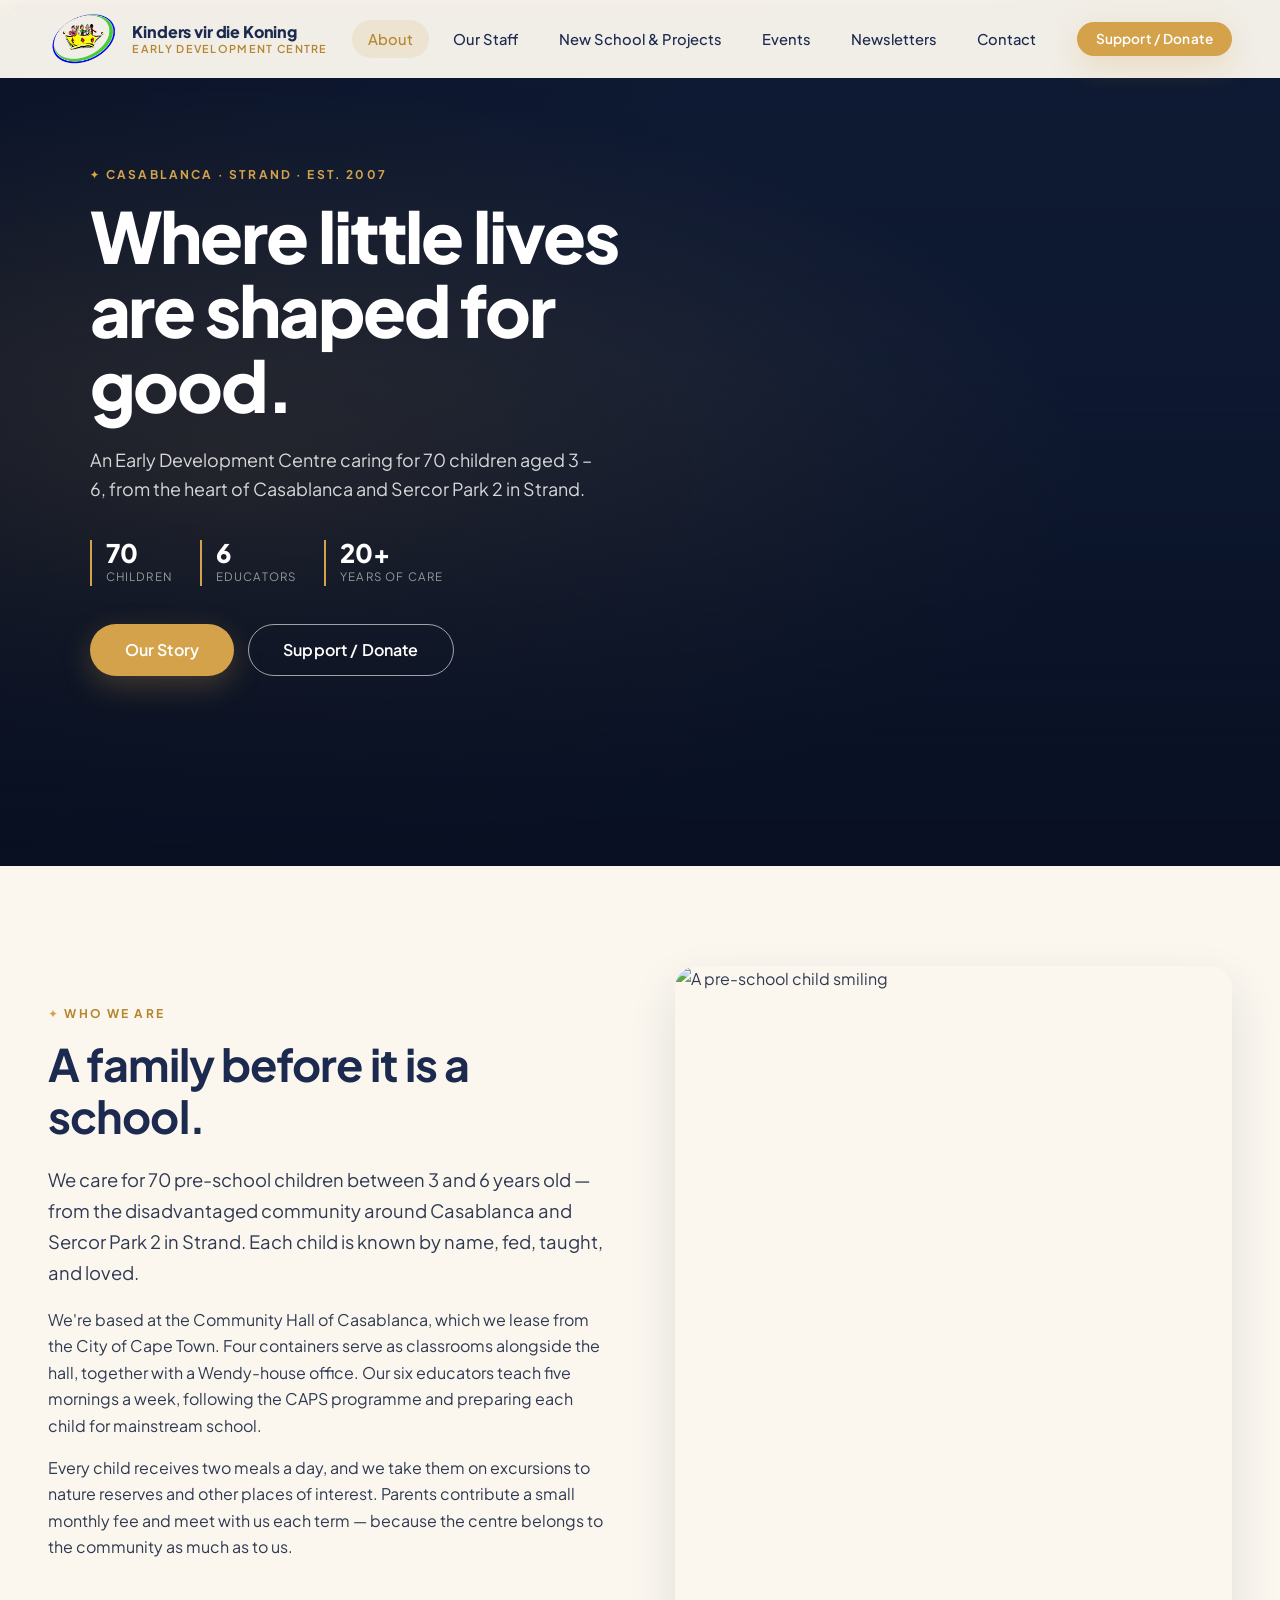
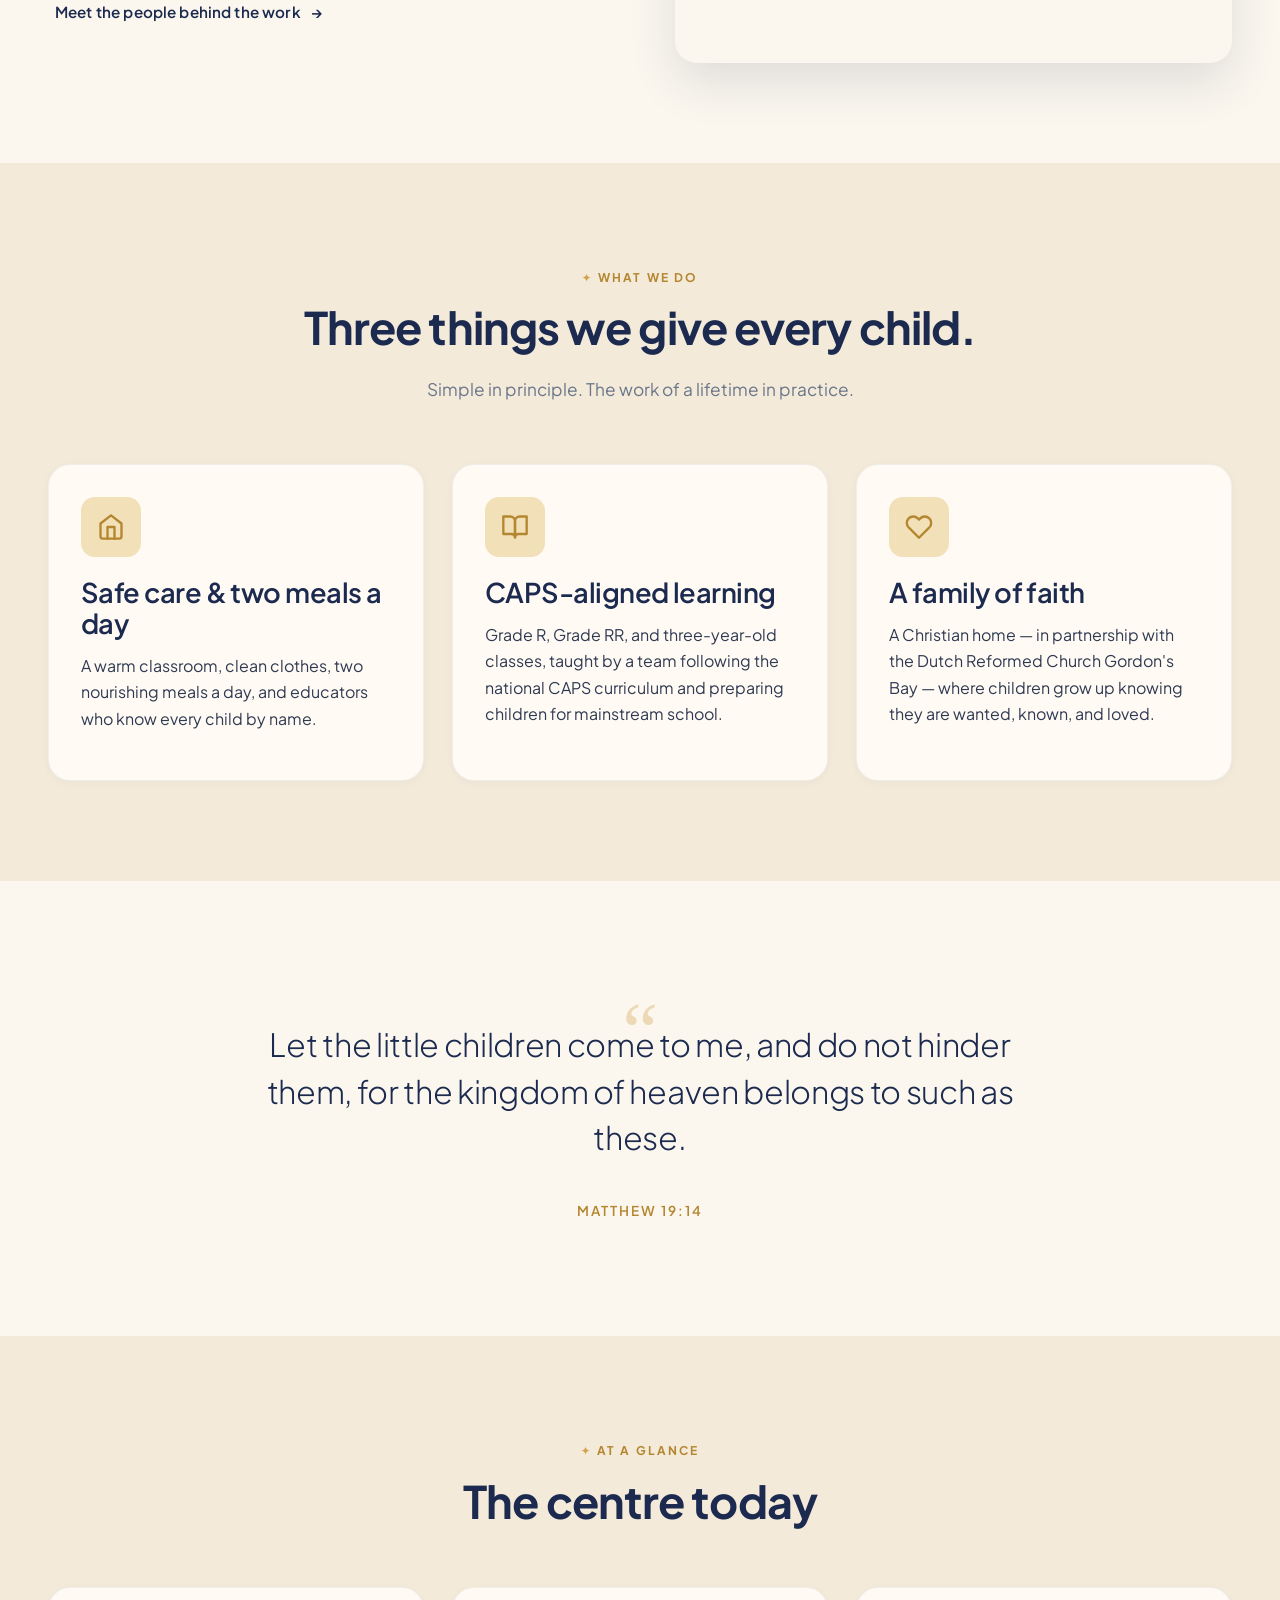
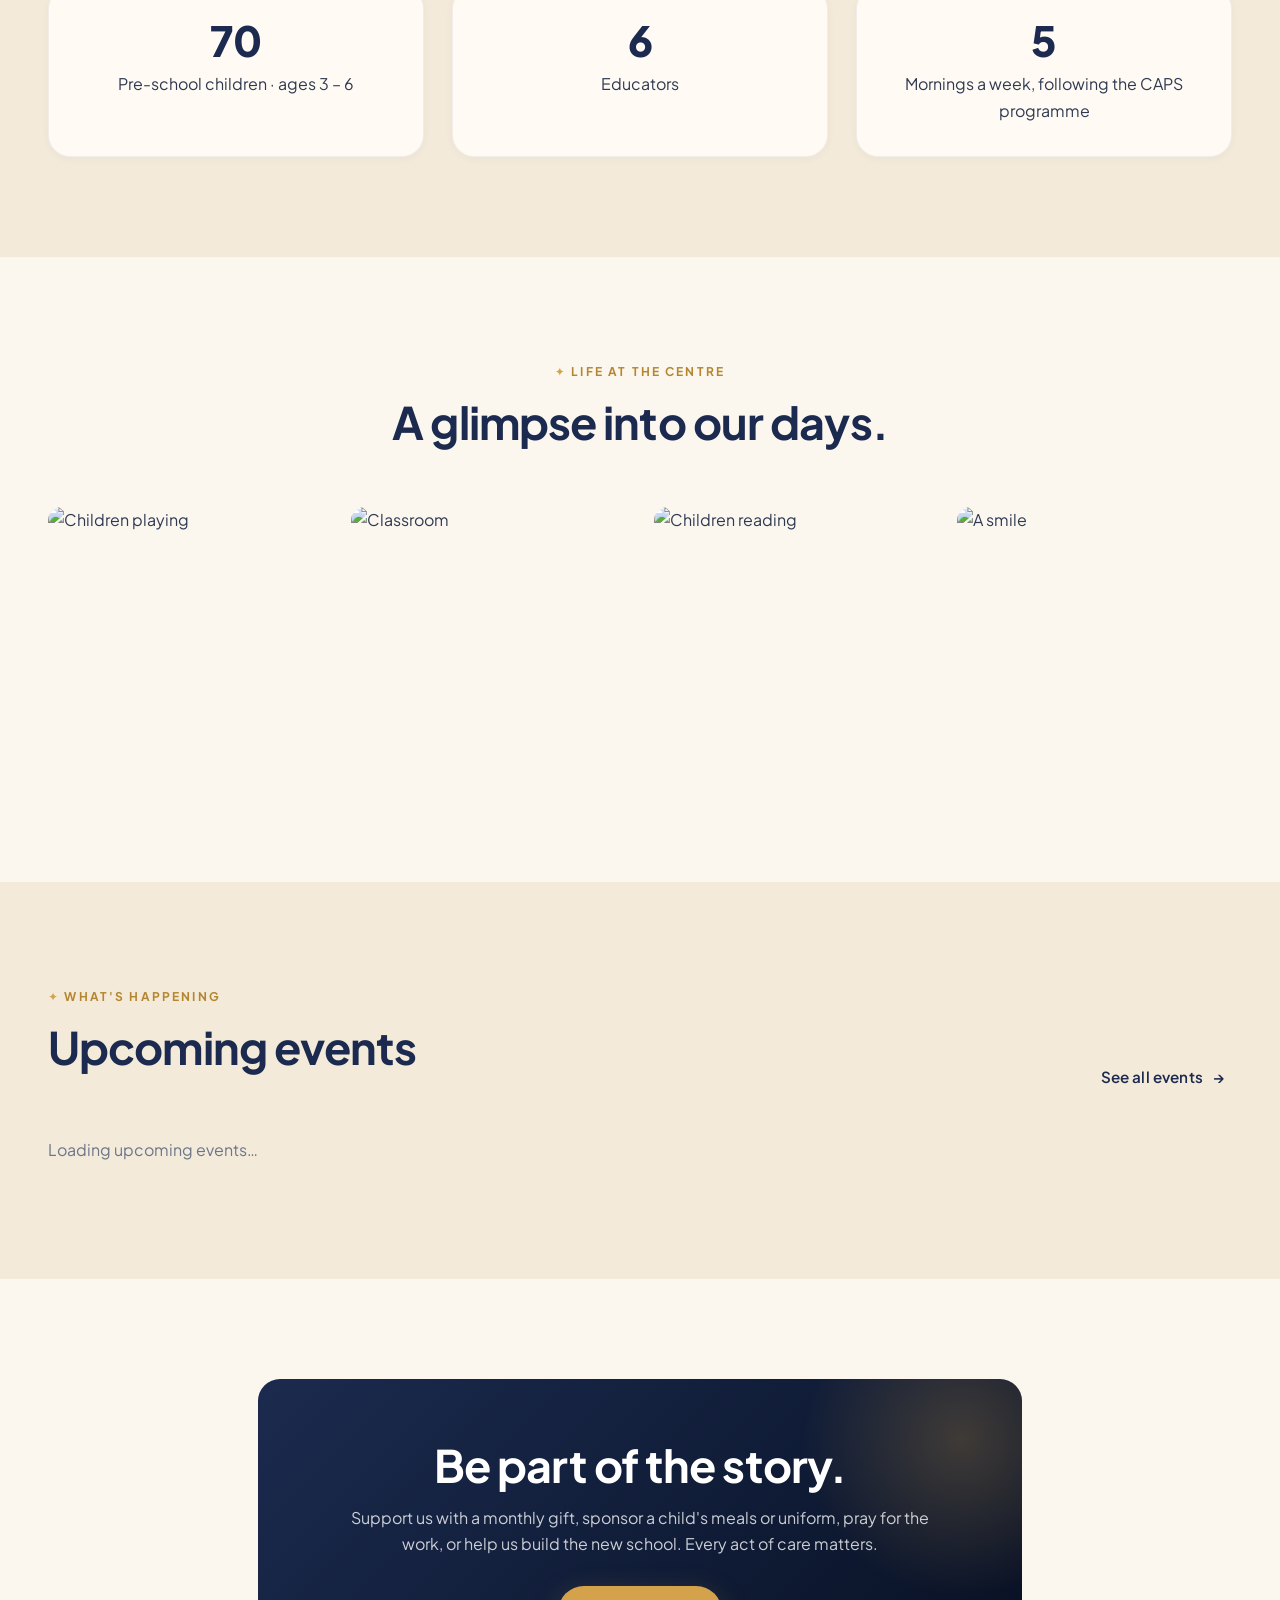
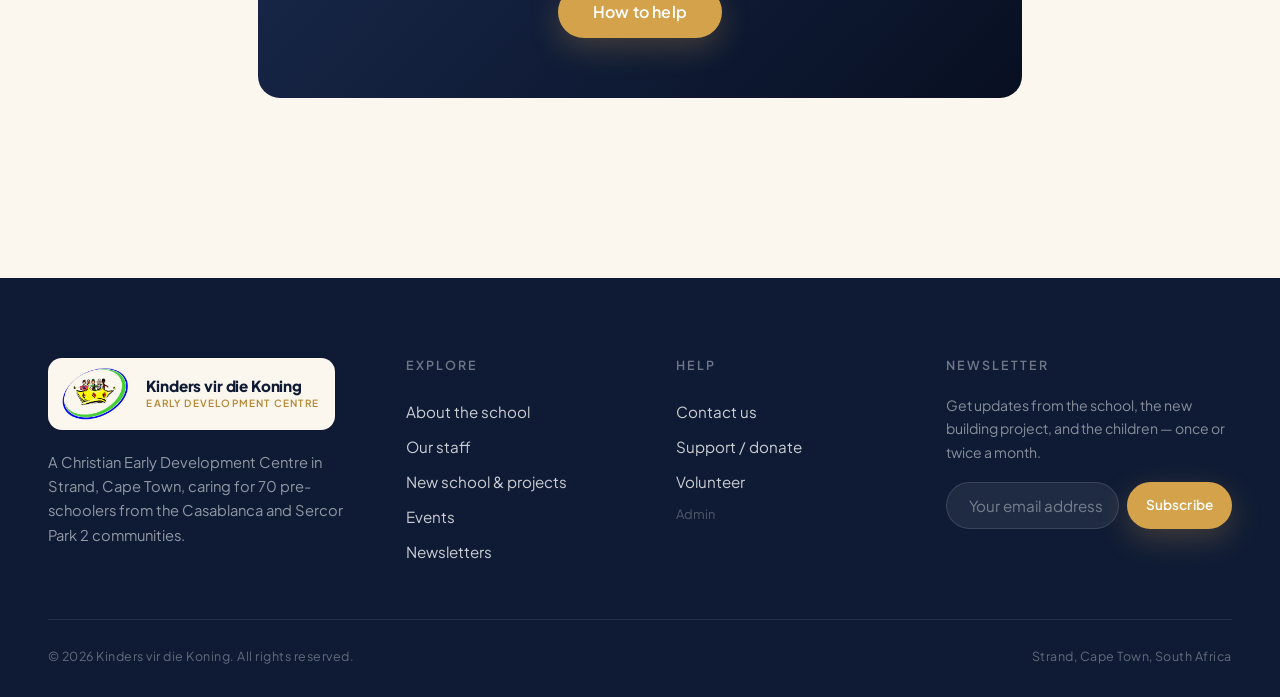
==== commit 31e864c7: "Updates 25 April" ====
--- a/index.html
+++ b/index.html
@@ -3,10 +3,10 @@
 <head>
   <meta charset="utf-8">
   <meta name="viewport" content="width=device-width, initial-scale=1">
-  <title>Kinders van die Koning — Early Development Centre, Strand</title>
-  <meta name="description" content="Kinders van die Koning is a Christian Early Development Centre in Casablanca, Strand — caring for 70 pre-school children between the ages of 3 and 6 from the surrounding community.">
-
-  <link rel="icon" type="image/svg+xml" href="/assets/images/logo.svg">
+  <title>Kinders vir die Koning — Early Development Centre, Strand</title>
+  <meta name="description" content="Kinders vir die Koning is a Christian Early Development Centre in Casablanca, Strand — caring for 70 pre-school children between the ages of 3 and 6 from the surrounding community.">
+
+  <link rel="icon" type="image/png" href="/assets/images/logo.png">
   <link rel="preconnect" href="https://fonts.googleapis.com">
   <link rel="preconnect" href="https://fonts.gstatic.com" crossorigin>
   <link href="https://fonts.googleapis.com/css2?family=Plus+Jakarta+Sans:wght@300;400;500;600;700;800&display=swap" rel="stylesheet">
@@ -33,7 +33,7 @@
       <span class="eyebrow" style="color:var(--gold);">Casablanca · Strand · Est. 2007</span>
       <h1 style="font-size:clamp(2.5rem, 5.5vw, 4.6rem); line-height:1.06; margin-bottom:22px;">Where little lives<br>are shaped for good.</h1>
       <p class="lead" style="max-width:520px; margin:0 0 36px; color:rgba(255,255,255,.82); font-size:1.12rem; line-height:1.65;">
-        An Early Development Centre caring for 70 children aged 3 – 6, from the heart of Casablanca and Sercor Park in Strand.
+        An Early Development Centre caring for 70 children aged 3 – 6, from the heart of Casablanca and Sercor Park 2 in Strand.
       </p>
 
       <!-- Stats strip -->
@@ -67,8 +67,8 @@
           <span class="eyebrow">Who we are</span>
           <h2>A family before it is a school.</h2>
           <div id="about-body">
-            <p class="lead">We care for 70 pre-school children between 3 and 6 years old — from the disadvantaged community around Casablanca and Sercor Park in Strand. Each child is known by name, fed, taught, and loved.</p>
-            <p>We're based at the Community Hall of Casablanca, which we lease from the City of Cape Town. Four donated prefab classrooms and a Wendy-house office stand alongside the hall, and a container serves as an additional storeroom. Our six educators teach five mornings a week, following the CAPS programme and preparing each child for mainstream school.</p>
+            <p class="lead">We care for 70 pre-school children between 3 and 6 years old — from the disadvantaged community around Casablanca and Sercor Park 2 in Strand. Each child is known by name, fed, taught, and loved.</p>
+            <p>We're based at the Community Hall of Casablanca, which we lease from the City of Cape Town. Four containers serve as classrooms alongside the hall, together with a Wendy-house office. Our six educators teach five mornings a week, following the CAPS programme and preparing each child for mainstream school.</p>
             <p>Every child receives two meals a day, and we take them on excursions to nature reserves and other places of interest. Parents contribute a small monthly fee and meet with us each term — because the centre belongs to the community as much as to us.</p>
           </div>
           <a href="/staff.html" class="btn btn-ghost mt-2">Meet the people behind the work <span class="arrow">→</span></a>
@@ -141,7 +141,7 @@
         </div>
         <div class="card reveal" style="text-align:center;">
           <div style="font-size:2.6rem; font-weight:800; color:var(--navy); line-height:1;">6</div>
-          <p class="mb-0" style="margin-top:10px;">Educators, at various stages of training</p>
+          <p class="mb-0" style="margin-top:10px;">Educators</p>
         </div>
         <div class="card reveal" style="text-align:center;">
           <div style="font-size:2.6rem; font-weight:800; color:var(--navy); line-height:1;">5</div>
--- a/css/theme.css
+++ b/css/theme.css
@@ -315,7 +315,7 @@
 }
 
 .nav-logo { display: flex; align-items: center; gap: 12px; text-decoration: none; }
-.nav-logo img, .nav-logo svg { height: 44px; width: auto; display: block; }
+.nav-logo img, .nav-logo svg { height: 50px; width: auto; display: block; object-fit: contain; }
 .nav-logo-word {
   font-family: var(--font-display);
   font-weight: 800;
@@ -326,7 +326,7 @@
 }
 .nav-logo-word span { display: block; font-size: .68rem; font-weight: 600; color: var(--gold-dark); letter-spacing: .12em; text-transform: uppercase; margin-top: 2px; }
 @media (max-width: 520px) {
-  .nav-logo img, .nav-logo svg { height: 38px; }
+  .nav-logo img, .nav-logo svg { height: 42px; }
   .nav-logo-word { font-size: .88rem; }
   .nav-logo-word span { font-size: .6rem; }
 }
@@ -506,10 +506,38 @@
   .footer-brand { grid-column: 1 / -1; }
 }
 
+.footer-logo-wrap {
+  display: inline-flex;
+  align-items: center;
+  gap: 13px;
+  background: var(--bg-cream);
+  border-radius: var(--radius);
+  padding: 10px 16px 10px 10px;
+  margin-bottom: 20px;
+}
 .footer-brand .footer-logo {
-  height: 50px;
+  height: 52px;
   width: auto;
-  margin-bottom: 18px;
+  display: block;
+  flex-shrink: 0;
+  object-fit: contain;
+}
+.footer-logo-name {
+  font-family: var(--font-display);
+  font-weight: 800;
+  font-size: .95rem;
+  color: var(--navy-dark);
+  line-height: 1.2;
+  letter-spacing: -.01em;
+}
+.footer-logo-name span {
+  display: block;
+  font-size: .62rem;
+  font-weight: 600;
+  color: var(--gold-dark);
+  letter-spacing: .12em;
+  text-transform: uppercase;
+  margin-top: 3px;
 }
 .footer-brand p { color: rgba(255,255,255,.55); max-width: 320px; font-size: .92rem; }
 
@@ -712,25 +740,123 @@
 .stat-card .num { font-size: 2.1rem; font-weight: 700; color: var(--navy); line-height: 1; margin-bottom: 4px; }
 .stat-card .label { font-size: .78rem; text-transform: uppercase; letter-spacing: .1em; color: var(--gold-dark); font-weight: 600; }
 
+/* ── ADMIN MOBILE TOP BAR (hidden on desktop) ─────────────── */
+.admin-mobile-bar { display: none; }
+
+/* ── ADMIN SIDEBAR BACKDROP (hidden on desktop) ───────────── */
+.admin-sidebar-backdrop {
+  display: none;
+  position: fixed; inset: 0;
+  background: rgba(8,15,33,.55);
+  z-index: 250;
+  opacity: 0; visibility: hidden;
+  transition: opacity .3s ease, visibility .3s ease;
+}
+.admin-sidebar-backdrop.open { opacity: 1; visibility: visible; }
+
 @media (max-width: 860px) {
+  /* Stack shell to single column, sidebar occupies no grid space */
   .admin-shell { grid-template-columns: 1fr; }
-  .admin-sidebar { padding: 20px; position: static; height: auto; }
-  .admin-sidebar nav { display: flex; flex-wrap: wrap; gap: 4px; }
-  .admin-sidebar nav a { flex: 1; min-width: 120px; }
-  .admin-sidebar .logout { margin-top: 20px; }
-  .admin-main { padding: 28px 20px; }
+  .admin-shell > aside { grid-row: 1; }
+
+  /* Sidebar becomes a slide-in drawer */
+  .admin-sidebar {
+    position: fixed;
+    top: 0; left: -100%;
+    width: 285px;
+    height: 100vh;
+    z-index: 300;
+    padding: 28px 22px 22px;
+    transition: left .3s cubic-bezier(.4,0,.2,1);
+    box-shadow: 6px 0 30px rgba(0,0,0,.22);
+    overflow-y: auto;
+  }
+  .admin-sidebar.open { left: 0; }
+  .admin-sidebar nav {
+    display: flex;
+    flex-direction: column;
+    gap: 2px;
+    margin-bottom: 12px;
+  }
+  .admin-sidebar nav a { flex: none; min-width: unset; font-size: .97rem; padding: 13px 16px; }
+  .admin-sidebar .logout { margin-top: auto; }
+
+  /* Backdrop visible on mobile */
+  .admin-sidebar-backdrop { display: block; }
+
+  /* Mobile top bar */
+  .admin-mobile-bar {
+    display: flex;
+    align-items: center;
+    gap: 14px;
+    background: var(--navy-dark);
+    padding: 13px 16px;
+    position: sticky;
+    top: 0;
+    z-index: 200;
+  }
+  .admin-mobile-bar .mob-brand { color: #fff; font-size: .95rem; font-weight: 700; flex: 1; line-height: 1.2; }
+  .admin-mobile-bar .mob-brand small { display: block; font-size: .62rem; color: var(--gold); letter-spacing: .12em; text-transform: uppercase; }
+  .admin-hamburger {
+    background: none; border: none; cursor: pointer;
+    color: #fff; padding: 6px; flex-shrink: 0;
+    display: flex; align-items: center; justify-content: center;
+    border-radius: var(--radius-sm);
+    transition: background .2s ease;
+  }
+  .admin-hamburger:hover { background: rgba(255,255,255,.1); }
+  .admin-hamburger svg { width: 24px; height: 24px; display: block; }
+
+  /* Main area padding */
+  .admin-main { padding: 22px 16px; }
+
+  /* Header stack on small screens */
+  .admin-header { flex-direction: column; align-items: flex-start; gap: 8px; }
+
+  /* Tables: horizontal scroll */
+  .data-table { display: block; overflow-x: auto; -webkit-overflow-scrolling: touch; white-space: nowrap; }
+  .data-table th, .data-table td { white-space: nowrap; }
+
+  /* Forms: single column */
+  .admin-panel .grid-2 { grid-template-columns: 1fr; }
+
+  /* Gallery stays 2-col on mobile */
+  .gallery-upload-grid { grid-template-columns: repeat(2, 1fr); }
+
+  /* Stats wrap nicely */
+  .stat-grid { grid-template-columns: repeat(2, 1fr); }
+
+  /* Prevent button overflow in rows */
+  .admin-panel [style*="display:flex"] { flex-wrap: wrap; }
+
+  /* Card inner padding */
+  .admin-panel .card { padding: 20px 16px; }
+
+  /* Responsive header actions */
+  .admin-header > div:last-child { font-size: .8rem; }
+}
+
+/* Very small screens (≤420px): tighter still */
+@media (max-width: 420px) {
+  .stat-grid { grid-template-columns: 1fr 1fr; gap: 10px; }
+  .stat-card { padding: 16px 14px; }
+  .stat-card .num { font-size: 1.7rem; }
+  .admin-mobile-bar { padding: 11px 12px; }
+  .admin-main { padding: 16px 12px; }
 }
 
 /* ── ADMIN PHOTO PREVIEWS ──────────────────────────────────── */
 .field-photo-preview {
   display: none;
-  width: 100%;
-  max-height: 160px;
-  object-fit: cover;
+  width: auto;
+  max-width: 180px;
+  height: 130px;
+  object-fit: contain;
   border-radius: var(--radius-sm);
   margin-top: 10px;
   border: 1.5px solid var(--line);
   background: var(--bg-warm);
+  padding: 4px;
 }
 .photo-upload-row {
   display: flex;
@@ -743,14 +869,14 @@
 .gallery-upload-grid {
   display: grid;
   grid-template-columns: repeat(4, 1fr);
-  gap: 12px;
+  gap: 14px;
   margin-top: 8px;
 }
 @media (max-width: 860px) {
   .gallery-upload-grid { grid-template-columns: repeat(2, 1fr); }
 }
 .gallery-slot {
-  aspect-ratio: 1 / 1;
+  aspect-ratio: 4 / 3;
   border: 2px dashed rgba(27,42,78,.18);
   border-radius: var(--radius);
   background: var(--bg-warm);
@@ -810,6 +936,20 @@
 }
 .gallery-slot.filled:hover .upload-btn { opacity: 1; }
 
+/* ── SITE IMAGE HERO PREVIEWS ─────────────────────────────── */
+.site-img-preview {
+  display: none;
+  margin-top: 10px;
+  height: 150px;
+  width: auto;
+  max-width: 100%;
+  object-fit: contain;
+  border-radius: var(--radius);
+  background: var(--bg-warm);
+  border: 1.5px solid var(--line);
+  padding: 4px;
+}
+
 /* ── DISPLAY ORDER FIELD ──────────────────────────────────── */
 .display-order-wrap {
   display: flex;
@@ -838,15 +978,15 @@
 }
 .staff-card:hover { transform: translateY(-4px); box-shadow: var(--shadow-md); }
 .staff-avatar {
-  width: 150px; height: 150px;
-  border-radius: 50%;
+  width: 160px; height: 180px;
+  border-radius: var(--radius-lg);
   margin: 0 auto 20px;
   overflow: hidden;
   background: var(--bg-warm);
-  border: 4px solid #fff;
+  border: 3px solid #fff;
   box-shadow: 0 8px 22px rgba(27,42,78,.12);
 }
-.staff-avatar img { width: 100%; height: 100%; object-fit: cover; }
+.staff-avatar img { width: 100%; height: 100%; object-fit: cover; object-position: top center; }
 .staff-name { font-size: 1.15rem; font-weight: 700; color: var(--navy); margin-bottom: 4px; }
 .staff-role {
   font-size: .78rem;
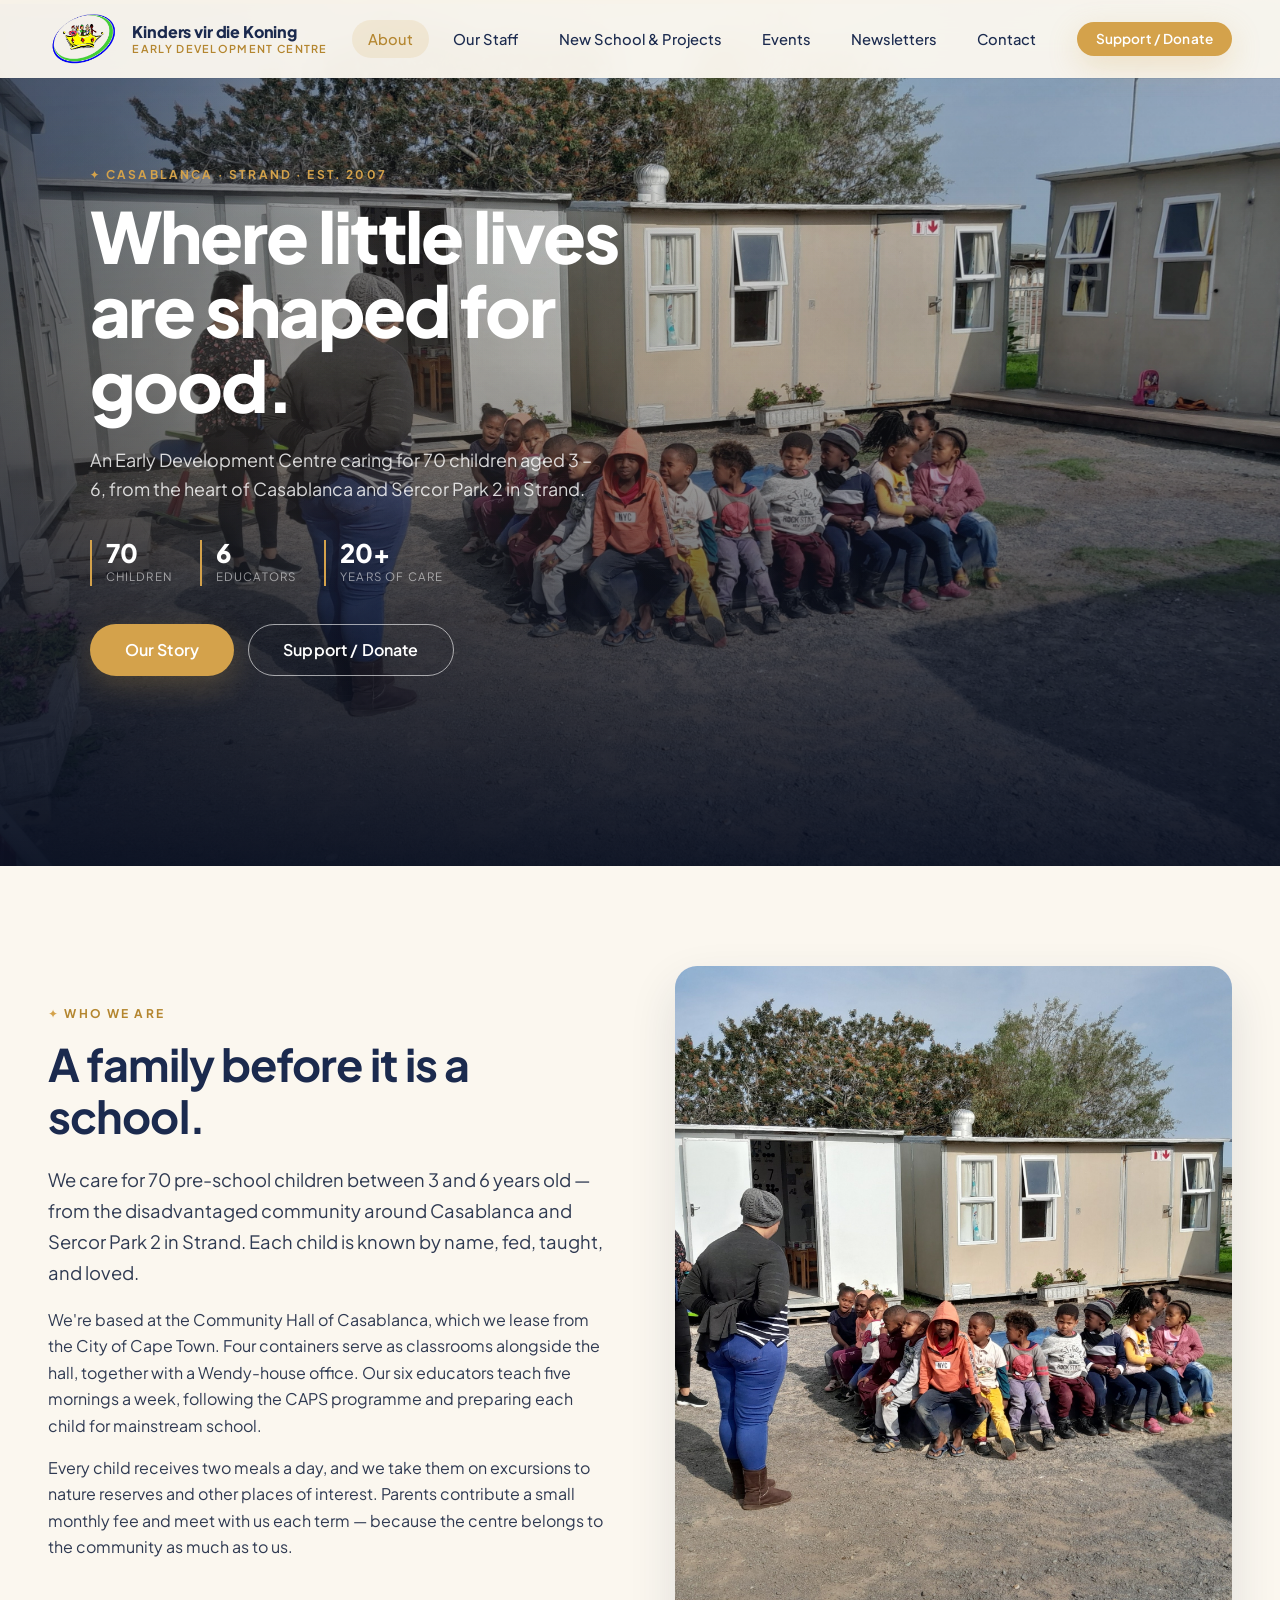
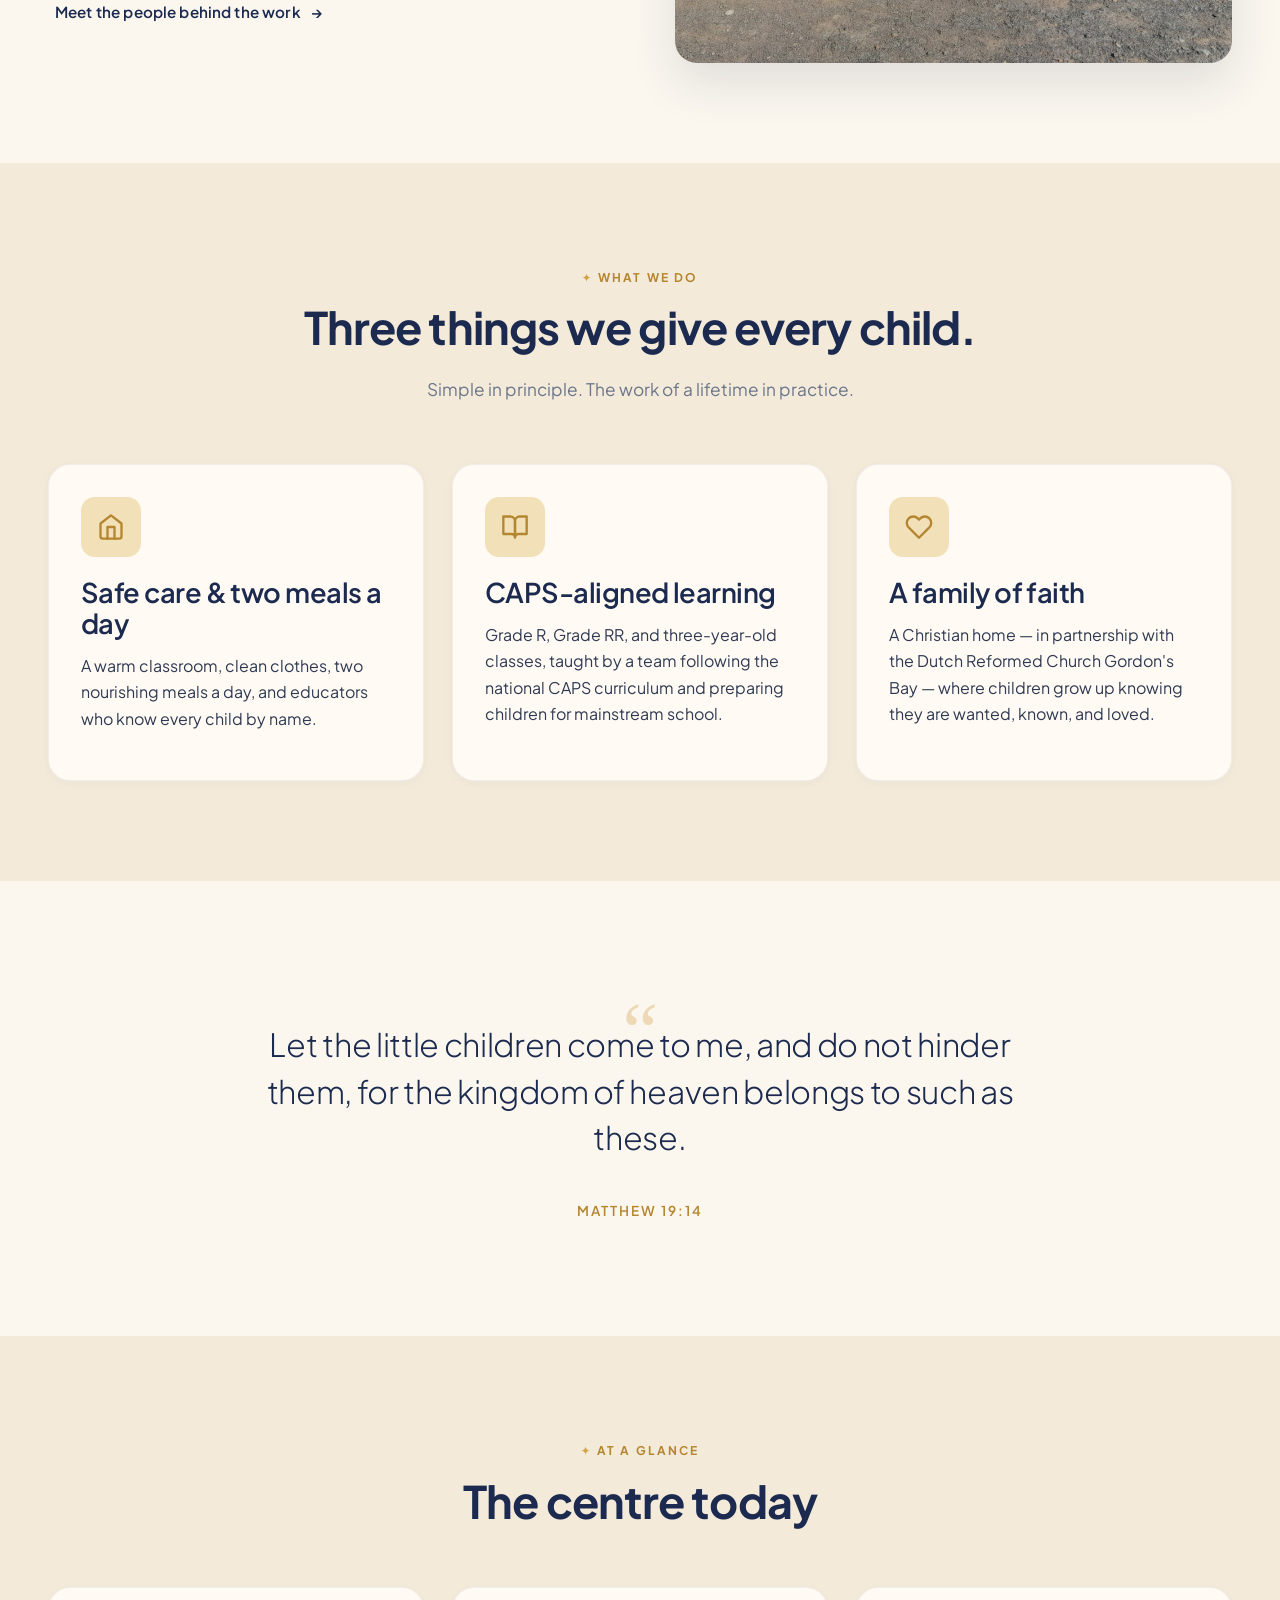
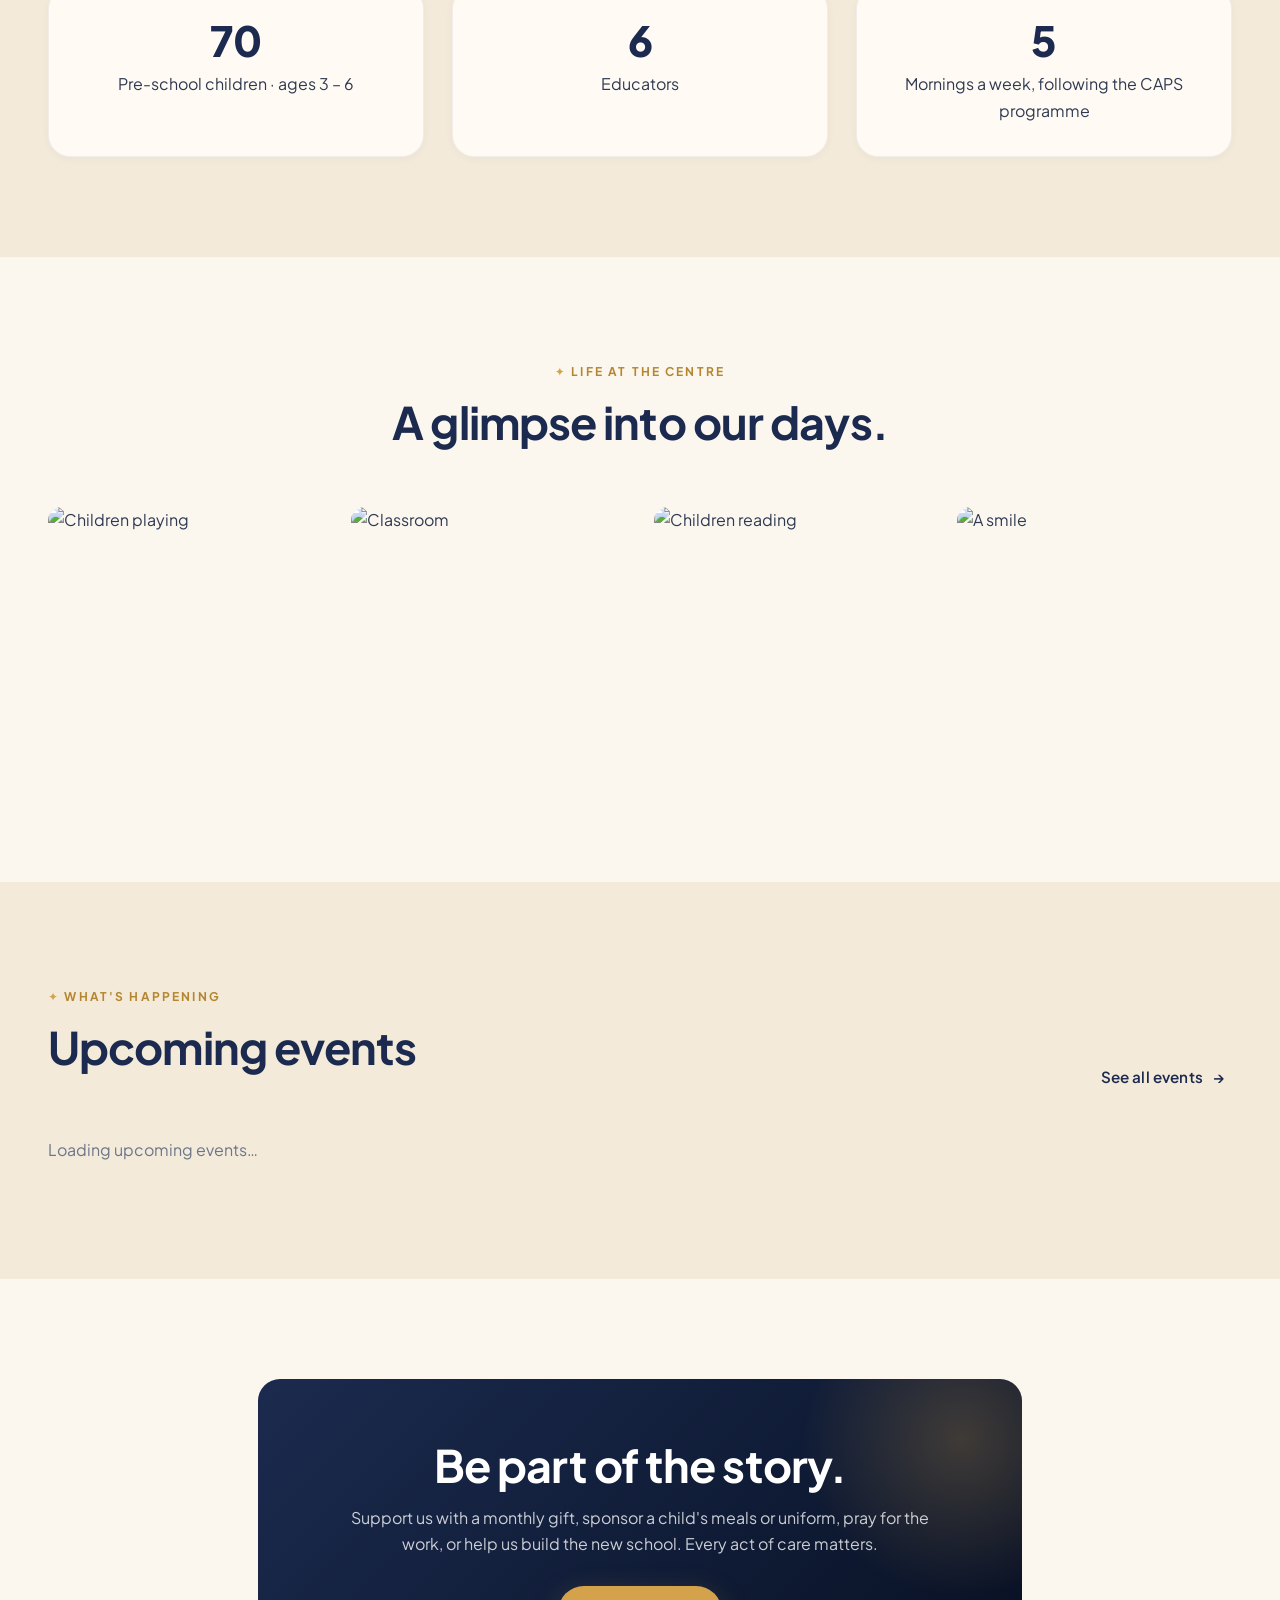
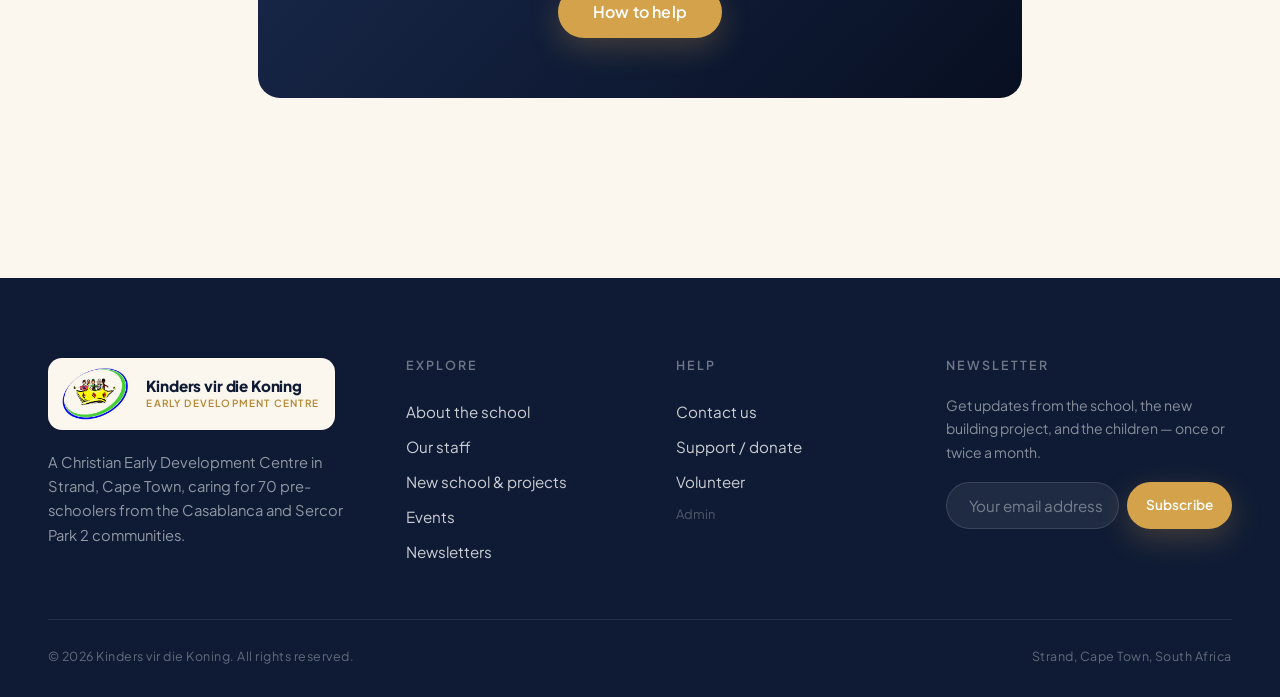
==== commit b1c13c0c: "CompleteWebsite 9 May 2026" ====
--- a/index.html
+++ b/index.html
@@ -21,7 +21,7 @@
   <section class="hero" style="align-items:flex-end; justify-content:flex-start; min-height:96vh;">
     <img class="hero-img"
          id="hero-image"
-         src="https://images.unsplash.com/photo-1503454537195-1dcabb73ffb9?auto=format&fit=crop&w=1800&q=80"
+         src="/assets/images/default.png"
          alt="Pre-school children learning together"
          style="object-position: center 35%;">
     <div class="hero-overlay"></div>
@@ -75,7 +75,7 @@
         </div>
         <div class="reveal">
           <img id="about-image"
-               src="https://images.unsplash.com/photo-1581726707445-75cbe4efc586?auto=format&fit=crop&w=1200&q=80"
+               src="/assets/images/default.png"
                alt="A pre-school child smiling"
                style="border-radius:var(--radius-lg); box-shadow:var(--shadow-lg); aspect-ratio:4/5; object-fit:cover;">
         </div>
--- a/css/theme.css
+++ b/css/theme.css
@@ -807,15 +807,35 @@
   .admin-hamburger:hover { background: rgba(255,255,255,.1); }
   .admin-hamburger svg { width: 24px; height: 24px; display: block; }
 
-  /* Main area padding */
-  .admin-main { padding: 22px 16px; }
+  /* Main area padding — clamp width to viewport so nothing overflows */
+  .admin-main {
+    padding: 22px 16px;
+    overflow-x: hidden;
+    max-width: 100vw;
+    min-width: 0;
+    box-sizing: border-box;
+  }
+
+  /* Every panel is also clamped */
+  .admin-panel { max-width: 100%; min-width: 0; overflow-x: hidden; }
 
   /* Header stack on small screens */
   .admin-header { flex-direction: column; align-items: flex-start; gap: 8px; }
 
-  /* Tables: horizontal scroll */
-  .data-table { display: block; overflow-x: auto; -webkit-overflow-scrolling: touch; white-space: nowrap; }
+  /* Tables: wrap in scroll container */
+  .data-table {
+    display: block;
+    overflow-x: auto;
+    -webkit-overflow-scrolling: touch;
+    white-space: nowrap;
+    width: 100%;
+    max-width: 100%;
+  }
   .data-table th, .data-table td { white-space: nowrap; }
+
+  /* Subscriber/query action rows */
+  .admin-panel > div[style*="display:flex"],
+  .admin-panel > div[style*="display: flex"] { flex-wrap: wrap; }
 
   /* Forms: single column */
   .admin-panel .grid-2 { grid-template-columns: 1fr; }
@@ -834,6 +854,9 @@
 
   /* Responsive header actions */
   .admin-header > div:last-child { font-size: .8rem; }
+
+  /* Queries list: email addresses can be long */
+  #queries-list .card { word-break: break-word; overflow-wrap: anywhere; }
 }
 
 /* Very small screens (≤420px): tighter still */
@@ -842,7 +865,7 @@
   .stat-card { padding: 16px 14px; }
   .stat-card .num { font-size: 1.7rem; }
   .admin-mobile-bar { padding: 11px 12px; }
-  .admin-main { padding: 16px 12px; }
+  .admin-main { padding: 16px 10px; max-width: 100vw; }
 }
 
 /* ── ADMIN PHOTO PREVIEWS ──────────────────────────────────── */
@@ -865,6 +888,64 @@
 }
 .photo-upload-row .btn { flex-shrink: 0; }
 
+/* ── PDF CHIP (admin newsletter form) ────────────────────── */
+.pdf-chip {
+  display: inline-flex;
+  align-items: center;
+  gap: 7px;
+  padding: 5px 12px 5px 10px;
+  background: var(--gold-soft);
+  border: 1.5px solid var(--gold);
+  border-radius: var(--radius-pill);
+  font-size: .78rem;
+  font-weight: 600;
+  color: var(--gold-dark);
+  max-width: 280px;
+  overflow: hidden;
+  text-overflow: ellipsis;
+  white-space: nowrap;
+}
+.pdf-chip-remove {
+  background: none;
+  border: none;
+  cursor: pointer;
+  color: var(--gold-dark);
+  font-size: 1rem;
+  line-height: 1;
+  padding: 0;
+  margin-left: 2px;
+  flex-shrink: 0;
+}
+
+/* ── PDF VIEWER (public newsletters modal) ───────────────── */
+.nl-pdf-wrap {
+  margin: 4px 0 22px;
+  border-radius: var(--radius);
+  overflow: hidden;
+  border: 1.5px solid var(--line-soft);
+  background: var(--bg-warm);
+}
+.nl-pdf-viewer {
+  width: 100%;
+  height: 72vh;
+  min-height: 420px;
+  border: none;
+  display: block;
+}
+.nl-pdf-actions {
+  display: flex;
+  gap: 10px;
+  justify-content: flex-end;
+  padding: 12px 16px;
+  border-top: 1px solid var(--line-soft);
+  flex-wrap: wrap;
+}
+@media (max-width: 600px) {
+  .nl-pdf-viewer { height: 55vh; min-height: 320px; }
+  .nl-pdf-actions { justify-content: stretch; }
+  .nl-pdf-actions .btn { flex: 1; text-align: center; }
+}
+
 /* ── GALLERY UPLOAD SLOTS ─────────────────────────────────── */
 .gallery-upload-grid {
   display: grid;
@@ -1062,31 +1143,163 @@
 .timeline-img { border-radius: var(--radius); overflow: hidden; max-width: 540px; box-shadow: var(--shadow-sm); }
 .timeline-img img { width: 100%; display: block; }
 
-/* Newsletter list */
-.newsletter-card {
-  display: flex;
+/* ── NEWSLETTER YEAR FILTER TABS ─────────────────────────── */
+.nl-year-tabs {
+  display: flex;
+  gap: 8px;
+  flex-wrap: wrap;
+  margin-bottom: 32px;
+}
+.nl-year-tab {
+  padding: 7px 20px;
+  border-radius: var(--radius-pill);
+  border: 1.5px solid var(--line);
+  background: none;
+  font-family: var(--font-main);
+  font-size: .86rem;
+  font-weight: 600;
+  color: var(--text-muted);
+  cursor: pointer;
+  transition: border-color .18s ease, color .18s ease, background .18s ease;
+}
+.nl-year-tab:hover { border-color: var(--gold); color: var(--gold-dark); }
+.nl-year-tab.active { background: var(--navy); border-color: var(--navy); color: #fff; }
+
+/* ── NEWSLETTER PREVIEW CARDS ────────────────────────────── */
+.nl-grid {
+  display: flex;
+  flex-direction: column;
+  gap: 18px;
+}
+.nl-preview-card {
+  display: flex;
+  background: var(--bg-ivory);
+  border-radius: var(--radius-lg);
+  border: 1.5px solid var(--line-soft);
+  overflow: hidden;
+  cursor: pointer;
+  transition: box-shadow .22s ease, transform .22s ease;
+  min-height: 160px;
+}
+.nl-preview-card:hover,
+.nl-preview-card:focus-visible { box-shadow: var(--shadow-md); transform: translateY(-3px); outline: none; }
+
+/* Thumbnail side — image OR date block */
+.nl-preview-thumb {
+  width: 190px;
+  flex-shrink: 0;
+  overflow: hidden;
+  position: relative;
+}
+.nl-preview-thumb-img {
+  width: 100%;
+  height: 100%;
+  object-fit: cover;
+  object-position: center top;
+  display: block;
+}
+.nl-preview-thumb-date {
+  display: flex;
+  flex-direction: column;
   align-items: center;
-  gap: 22px;
-  padding: 22px 26px;
-  background: var(--bg-ivory);
-  border-radius: var(--radius);
-  border: 1px solid var(--line-soft);
-  margin-bottom: 14px;
-  transition: box-shadow .2s ease, transform .2s ease;
-}
-.newsletter-card:hover { box-shadow: var(--shadow-md); transform: translateX(4px); }
-.newsletter-icon {
-  width: 54px; height: 54px;
-  border-radius: var(--radius-sm);
-  background: var(--gold-soft);
-  color: var(--gold-dark);
-  display: flex; align-items: center; justify-content: center;
-  flex-shrink: 0;
+  justify-content: center;
+  height: 100%;
+  padding: 24px 16px;
+  background: linear-gradient(145deg, var(--navy) 0%, var(--navy-dark) 100%);
+  gap: 4px;
+}
+.nl-thumb-month {
+  font-size: .68rem;
+  font-weight: 700;
+  color: var(--gold);
+  text-transform: uppercase;
+  letter-spacing: .18em;
+  text-align: center;
+}
+.nl-thumb-year {
+  font-size: 2rem;
   font-weight: 800;
-}
-.newsletter-meta { flex: 1; }
-.newsletter-meta h4 { margin-bottom: 4px; font-size: 1.05rem; }
-.newsletter-meta .date { font-size: .8rem; color: var(--text-muted); }
+  color: #fff;
+  line-height: 1;
+  text-align: center;
+}
+
+/* Content side */
+.nl-preview-content {
+  flex: 1;
+  padding: 26px 30px;
+  display: flex;
+  flex-direction: column;
+  gap: 8px;
+  min-width: 0;
+}
+.nl-preview-meta {
+  display: flex;
+  align-items: center;
+  gap: 10px;
+  flex-wrap: wrap;
+}
+.nl-preview-date {
+  font-size: .76rem;
+  font-weight: 700;
+  color: var(--text-muted);
+  text-transform: uppercase;
+  letter-spacing: .1em;
+}
+.nl-preview-title {
+  margin: 0;
+  font-size: 1.2rem;
+  font-weight: 700;
+  color: var(--navy-dark);
+  line-height: 1.3;
+}
+.nl-preview-summary {
+  margin: 0;
+  font-size: .9rem;
+  color: var(--text-muted);
+  line-height: 1.6;
+  flex: 1;
+  display: -webkit-box;
+  -webkit-line-clamp: 3;
+  -webkit-box-orient: vertical;
+  overflow: hidden;
+}
+.nl-preview-footer {
+  margin-top: 6px;
+}
+
+/* Featured (first) card is slightly larger */
+.nl-preview-card.nl-featured .nl-preview-thumb { width: 240px; }
+.nl-preview-card.nl-featured .nl-thumb-year { font-size: 2.4rem; }
+.nl-preview-card.nl-featured .nl-preview-title { font-size: 1.38rem; }
+.nl-preview-card.nl-featured .nl-preview-content { padding: 30px 34px; }
+
+/* Show-more button row */
+.nl-show-more-wrap {
+  text-align: center;
+  margin-top: 32px;
+}
+
+/* Empty state */
+.nl-empty {
+  text-align: center;
+  padding: 60px 20px;
+  color: var(--text-muted);
+  font-size: .95rem;
+}
+
+/* Mobile */
+@media (max-width: 620px) {
+  .nl-preview-card,
+  .nl-preview-card.nl-featured { flex-direction: column; min-height: auto; }
+  .nl-preview-thumb,
+  .nl-preview-card.nl-featured .nl-preview-thumb { width: 100%; height: 110px; }
+  .nl-preview-thumb-date { flex-direction: row; gap: 10px; height: 110px; padding: 0 20px; }
+  .nl-thumb-year { font-size: 1.6rem; }
+  .nl-preview-content,
+  .nl-preview-card.nl-featured .nl-preview-content { padding: 18px 20px; }
+  .nl-preview-card.nl-featured .nl-preview-title { font-size: 1.2rem; }
+}
 
 /* Quote block */
 .quote-block {
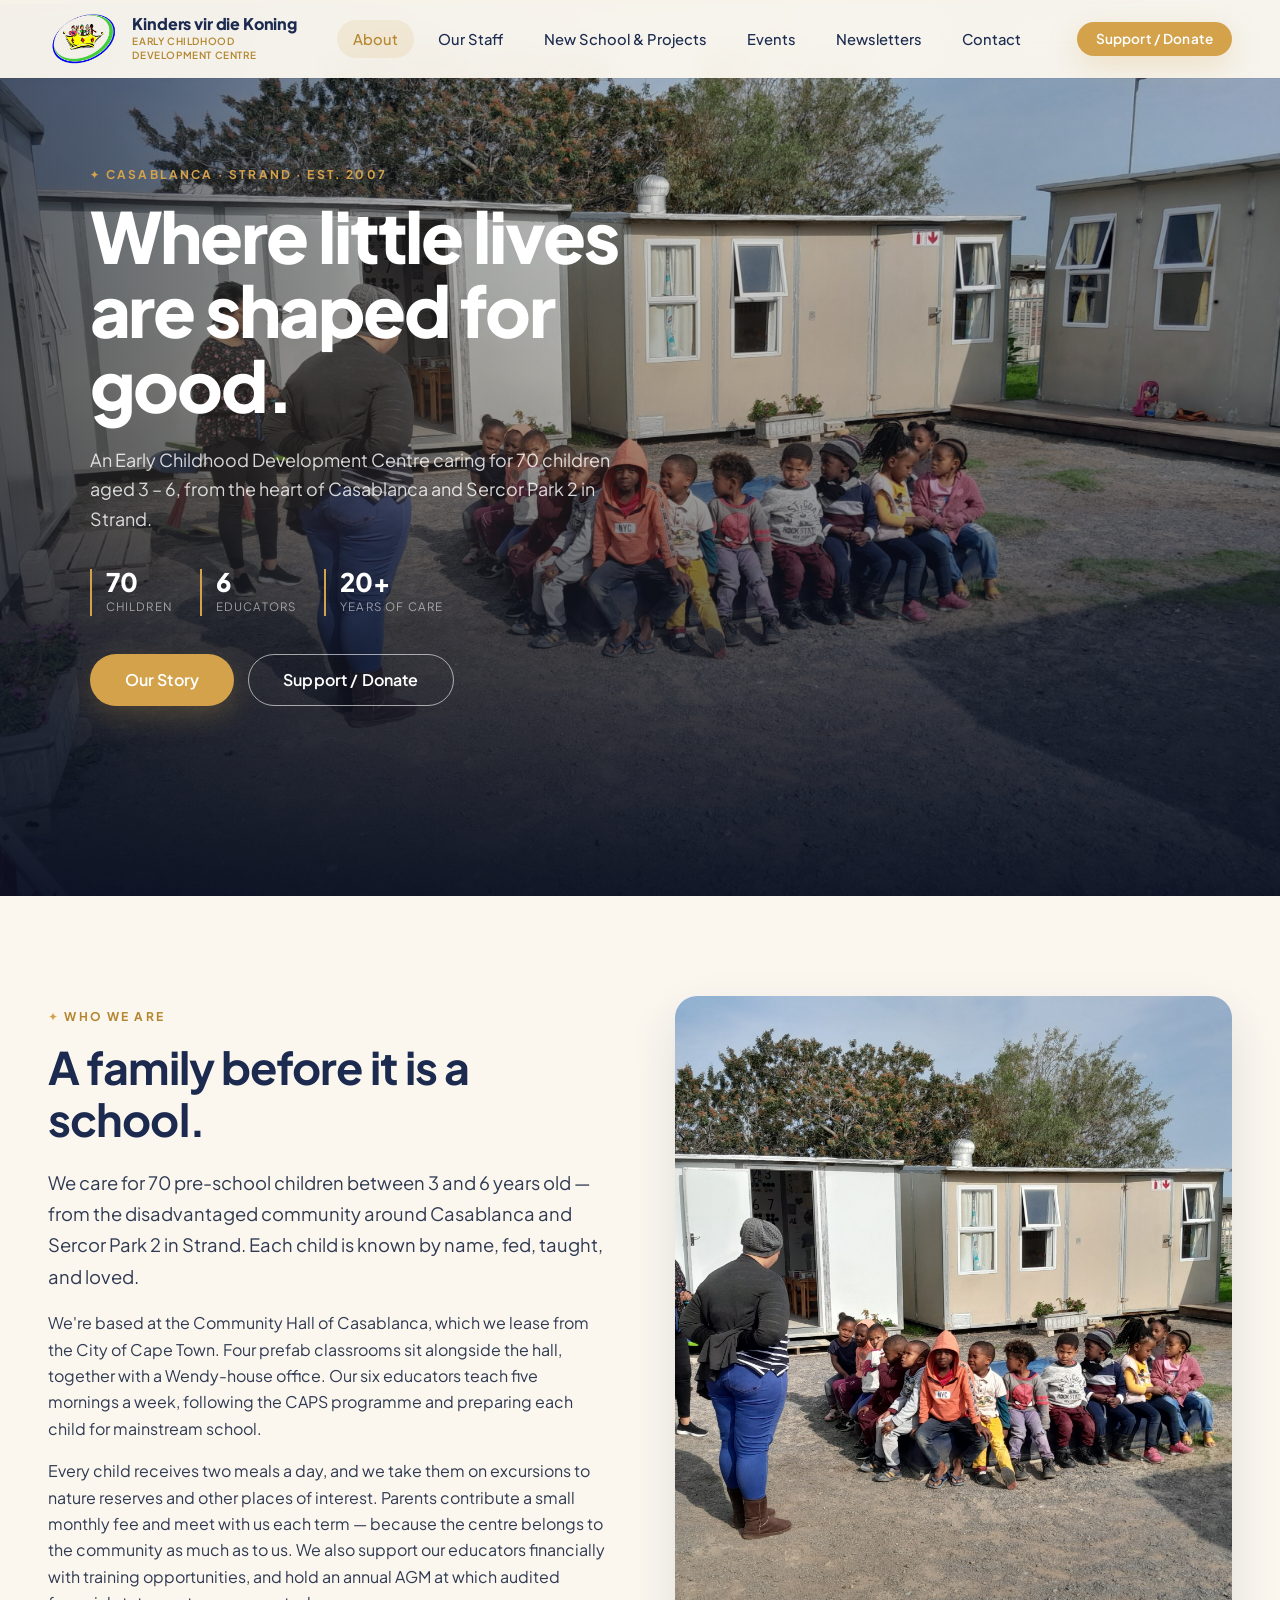
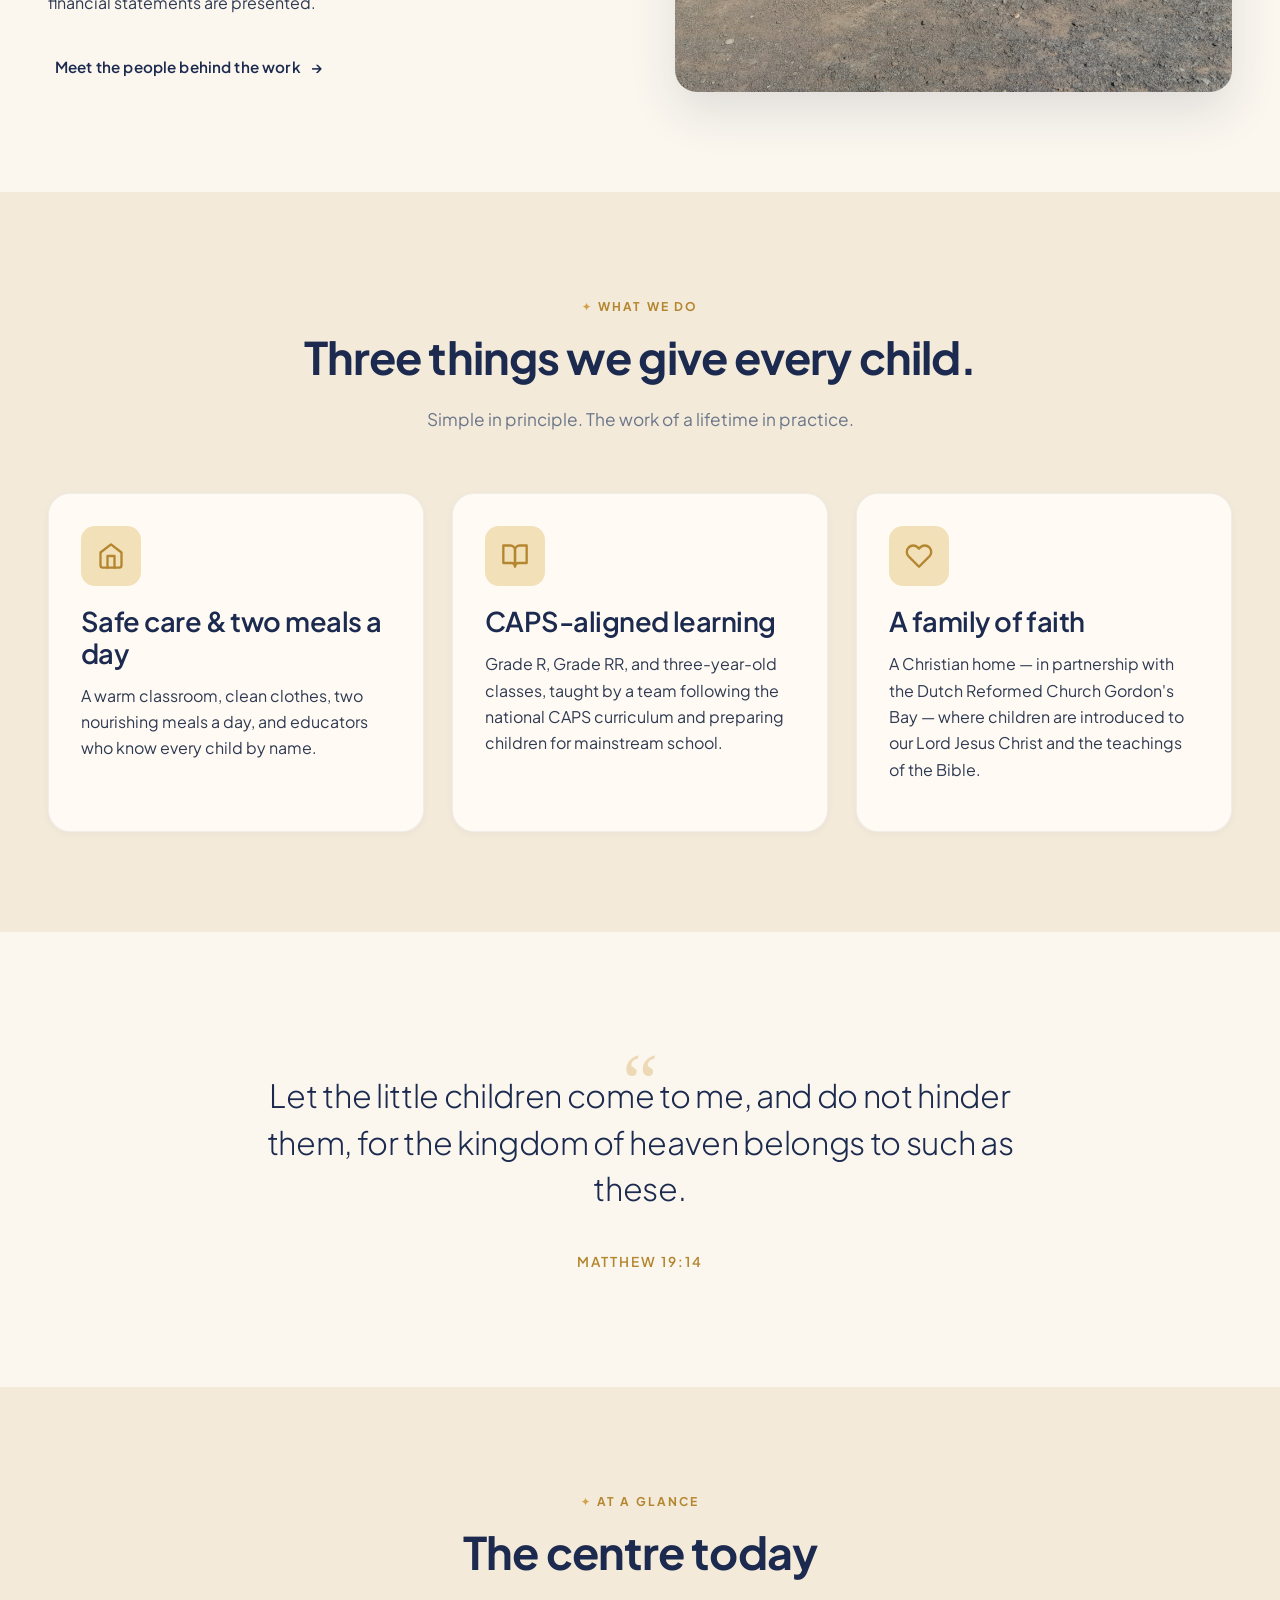
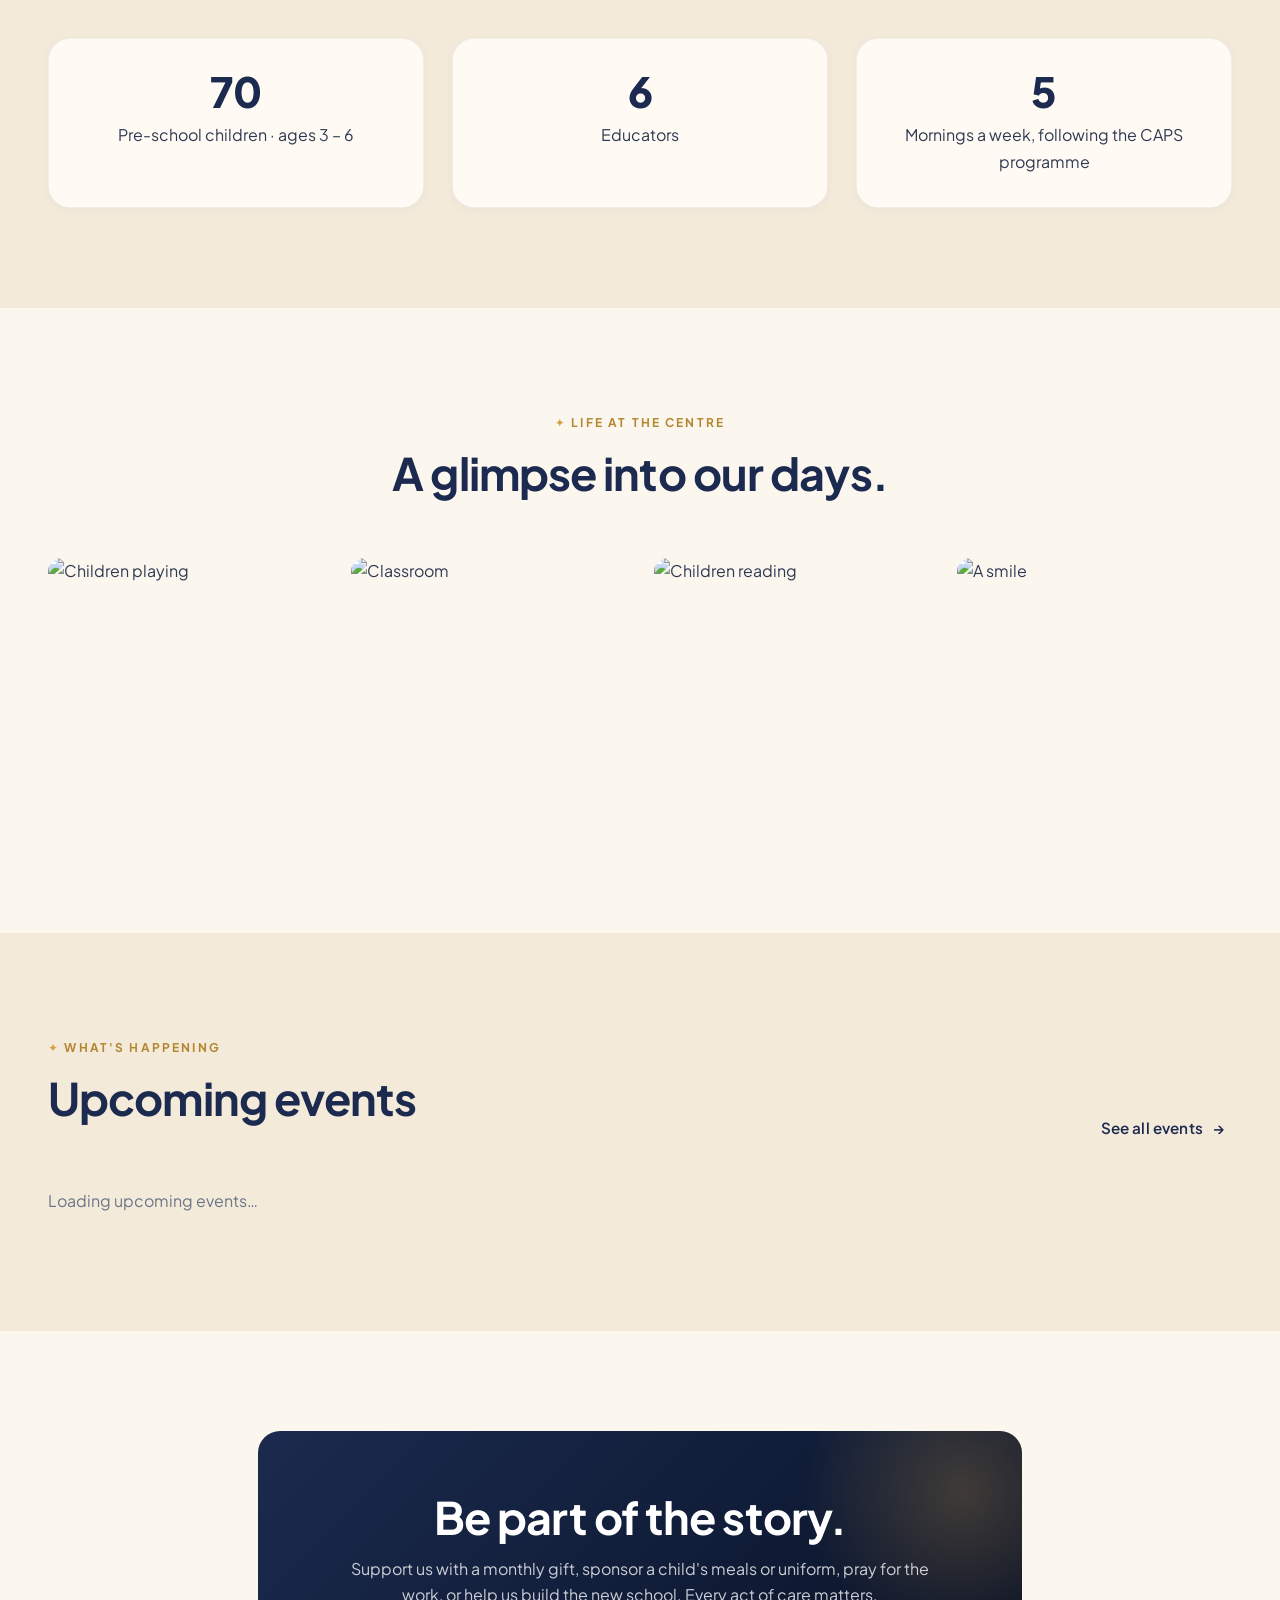
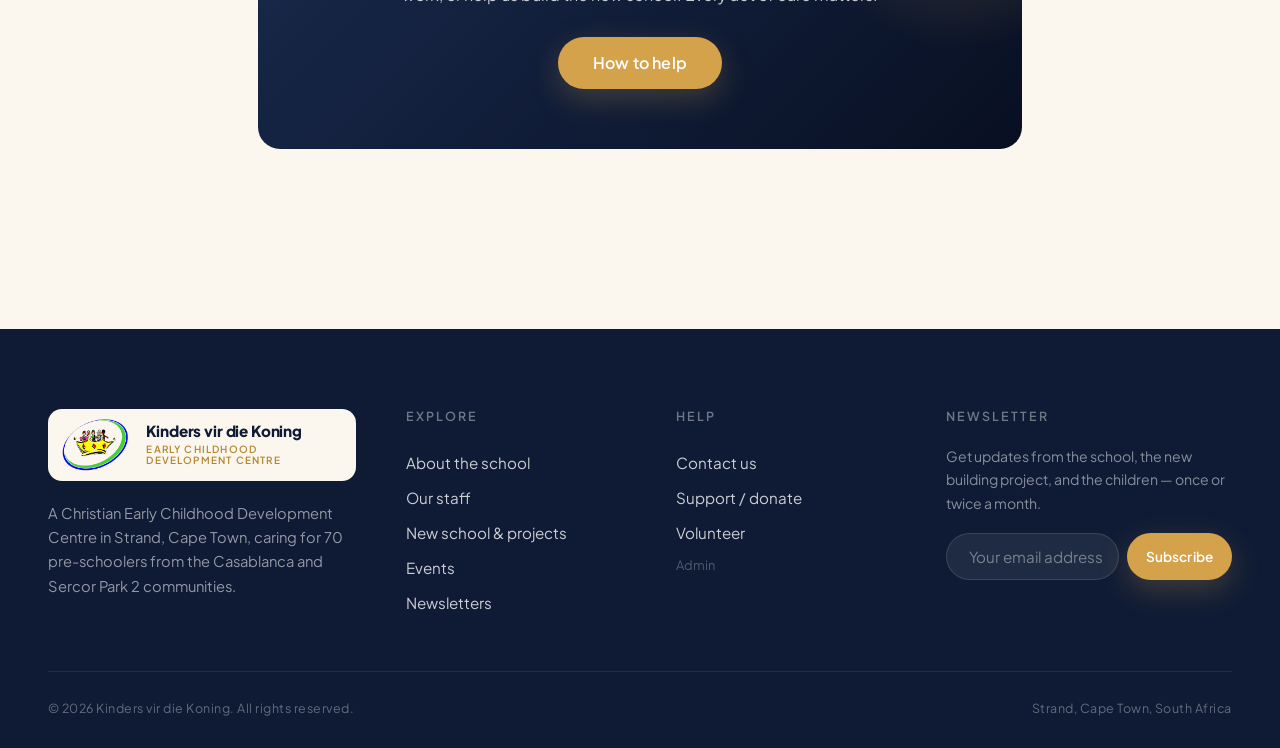
==== commit aa48fa6d: "Final before Meeting" ====
--- a/index.html
+++ b/index.html
@@ -3,8 +3,8 @@
 <head>
   <meta charset="utf-8">
   <meta name="viewport" content="width=device-width, initial-scale=1">
-  <title>Kinders vir die Koning — Early Development Centre, Strand</title>
-  <meta name="description" content="Kinders vir die Koning is a Christian Early Development Centre in Casablanca, Strand — caring for 70 pre-school children between the ages of 3 and 6 from the surrounding community.">
+  <title>Kinders vir die Koning — Early Childhood Development Centre, Strand</title>
+  <meta name="description" content="Kinders vir die Koning is a Christian Early Childhood Development Centre in Casablanca, Strand — caring for 70 pre-school children between the ages of 3 and 6 from the surrounding community.">
 
   <link rel="icon" type="image/png" href="/assets/images/logo.png">
   <link rel="preconnect" href="https://fonts.googleapis.com">
@@ -33,7 +33,7 @@
       <span class="eyebrow" style="color:var(--gold);">Casablanca · Strand · Est. 2007</span>
       <h1 style="font-size:clamp(2.5rem, 5.5vw, 4.6rem); line-height:1.06; margin-bottom:22px;">Where little lives<br>are shaped for good.</h1>
       <p class="lead" style="max-width:520px; margin:0 0 36px; color:rgba(255,255,255,.82); font-size:1.12rem; line-height:1.65;">
-        An Early Development Centre caring for 70 children aged 3 – 6, from the heart of Casablanca and Sercor Park 2 in Strand.
+        An Early Childhood Development Centre caring for 70 children aged 3 – 6, from the heart of Casablanca and Sercor Park 2 in Strand.
       </p>
 
       <!-- Stats strip -->
@@ -68,8 +68,8 @@
           <h2>A family before it is a school.</h2>
           <div id="about-body">
             <p class="lead">We care for 70 pre-school children between 3 and 6 years old — from the disadvantaged community around Casablanca and Sercor Park 2 in Strand. Each child is known by name, fed, taught, and loved.</p>
-            <p>We're based at the Community Hall of Casablanca, which we lease from the City of Cape Town. Four containers serve as classrooms alongside the hall, together with a Wendy-house office. Our six educators teach five mornings a week, following the CAPS programme and preparing each child for mainstream school.</p>
-            <p>Every child receives two meals a day, and we take them on excursions to nature reserves and other places of interest. Parents contribute a small monthly fee and meet with us each term — because the centre belongs to the community as much as to us.</p>
+            <p>We're based at the Community Hall of Casablanca, which we lease from the City of Cape Town. Four prefab classrooms sit alongside the hall, together with a Wendy-house office. Our six educators teach five mornings a week, following the CAPS programme and preparing each child for mainstream school.</p>
+            <p>Every child receives two meals a day, and we take them on excursions to nature reserves and other places of interest. Parents contribute a small monthly fee and meet with us each term — because the centre belongs to the community as much as to us. We also support our educators financially with training opportunities, and hold an annual AGM at which audited financial statements are presented.</p>
           </div>
           <a href="/staff.html" class="btn btn-ghost mt-2">Meet the people behind the work <span class="arrow">→</span></a>
         </div>
@@ -111,7 +111,7 @@
             <svg width="28" height="28" viewBox="0 0 24 24" fill="none" stroke="currentColor" stroke-width="2" stroke-linecap="round" stroke-linejoin="round"><path d="M20.84 4.61a5.5 5.5 0 0 0-7.78 0L12 5.67l-1.06-1.06a5.5 5.5 0 0 0-7.78 7.78l1.06 1.06L12 21.23l7.78-7.78 1.06-1.06a5.5 5.5 0 0 0 0-7.78z"/></svg>
           </div>
           <h3>A family of faith</h3>
-          <p>A Christian home — in partnership with the Dutch Reformed Church Gordon's Bay — where children grow up knowing they are wanted, known, and loved.</p>
+          <p>A Christian home — in partnership with the Dutch Reformed Church Gordon's Bay — where children are introduced to our Lord Jesus Christ and the teachings of the Bible.</p>
         </div>
       </div>
     </div>
--- a/css/theme.css
+++ b/css/theme.css
@@ -324,7 +324,7 @@
   color: var(--navy);
   line-height: 1.15;
 }
-.nav-logo-word span { display: block; font-size: .68rem; font-weight: 600; color: var(--gold-dark); letter-spacing: .12em; text-transform: uppercase; margin-top: 2px; }
+.nav-logo-word span { display: block; font-size: .62rem; font-weight: 600; color: var(--gold-dark); letter-spacing: .06em; text-transform: uppercase; margin-top: 2px; line-height: 1.4; }
 @media (max-width: 520px) {
   .nav-logo img, .nav-logo svg { height: 42px; }
   .nav-logo-word { font-size: .88rem; }
@@ -345,6 +345,7 @@
   padding: 10px 16px;
   border-radius: var(--radius-pill);
   transition: background .2s ease, color .2s ease;
+  white-space: nowrap;
 }
 .nav-links a:hover, .nav-links a.active { background: rgba(212, 162, 75, .14); color: var(--gold-dark); }
 
